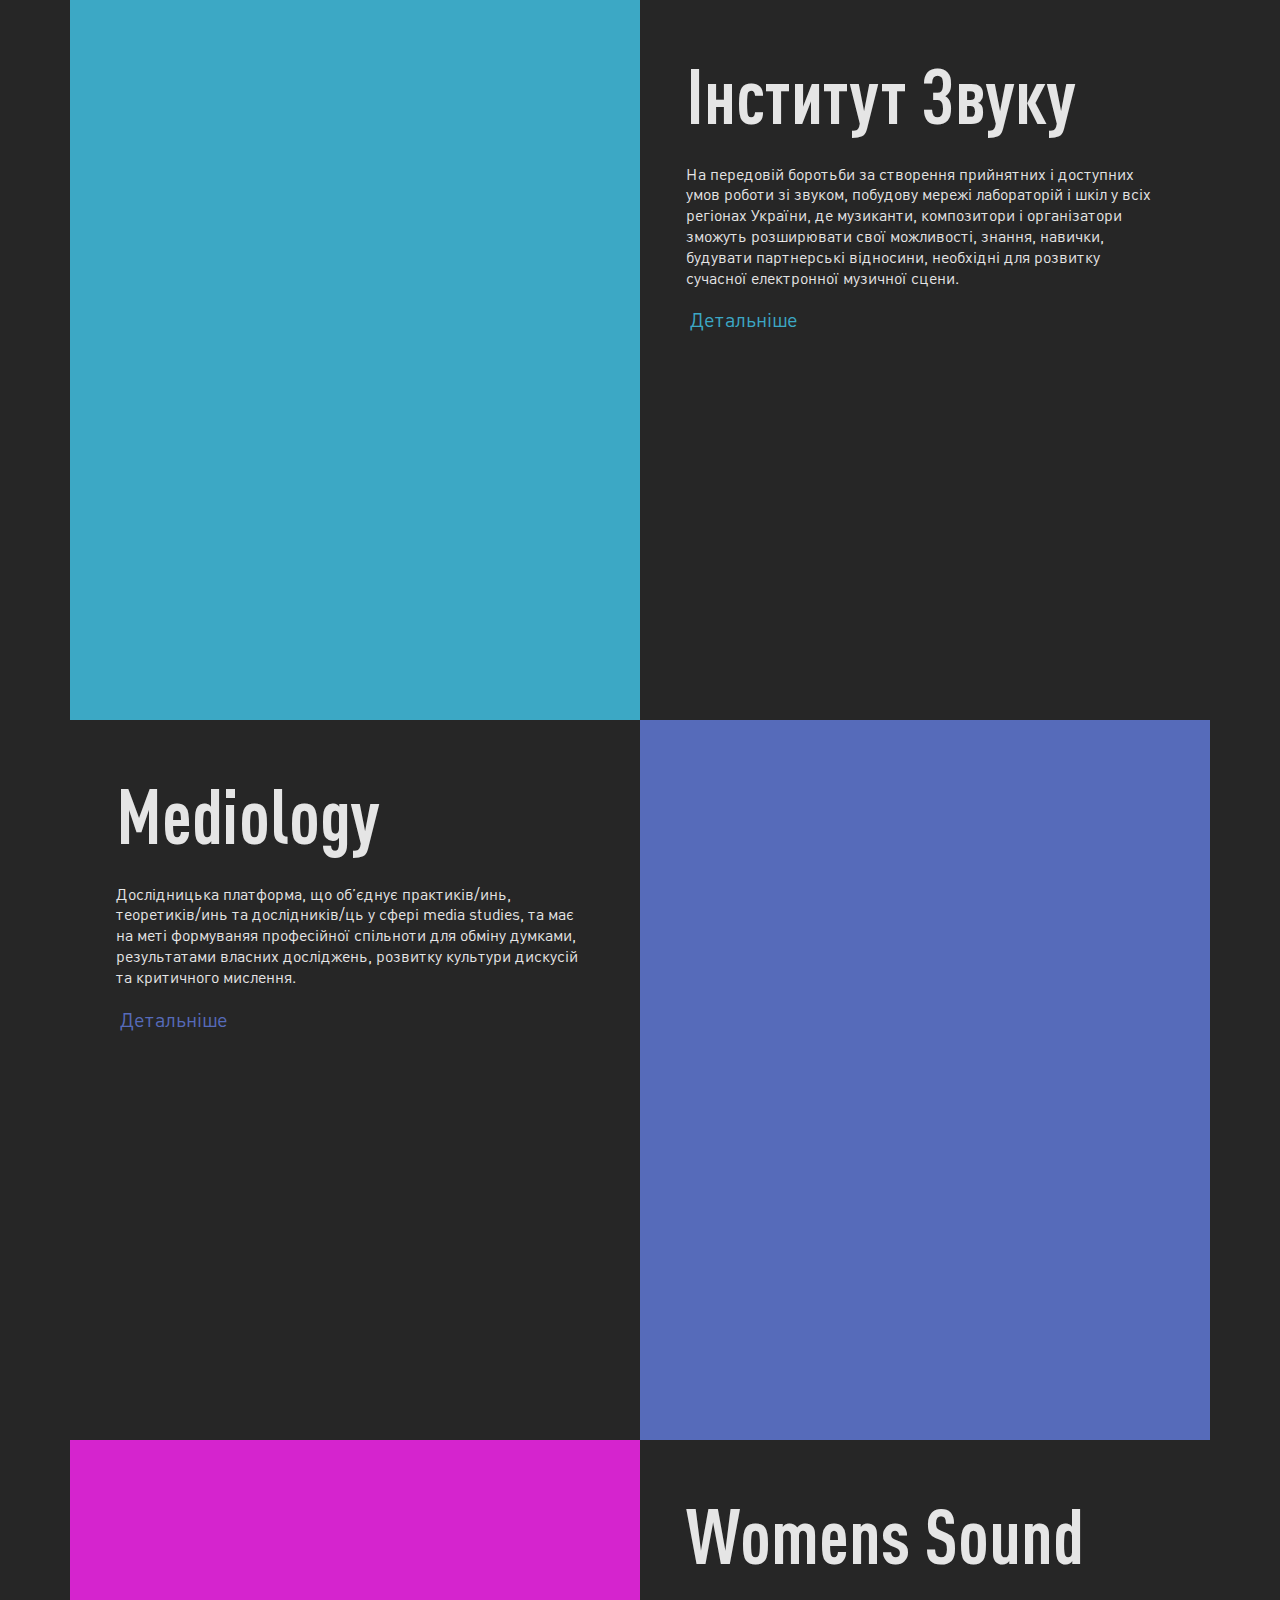
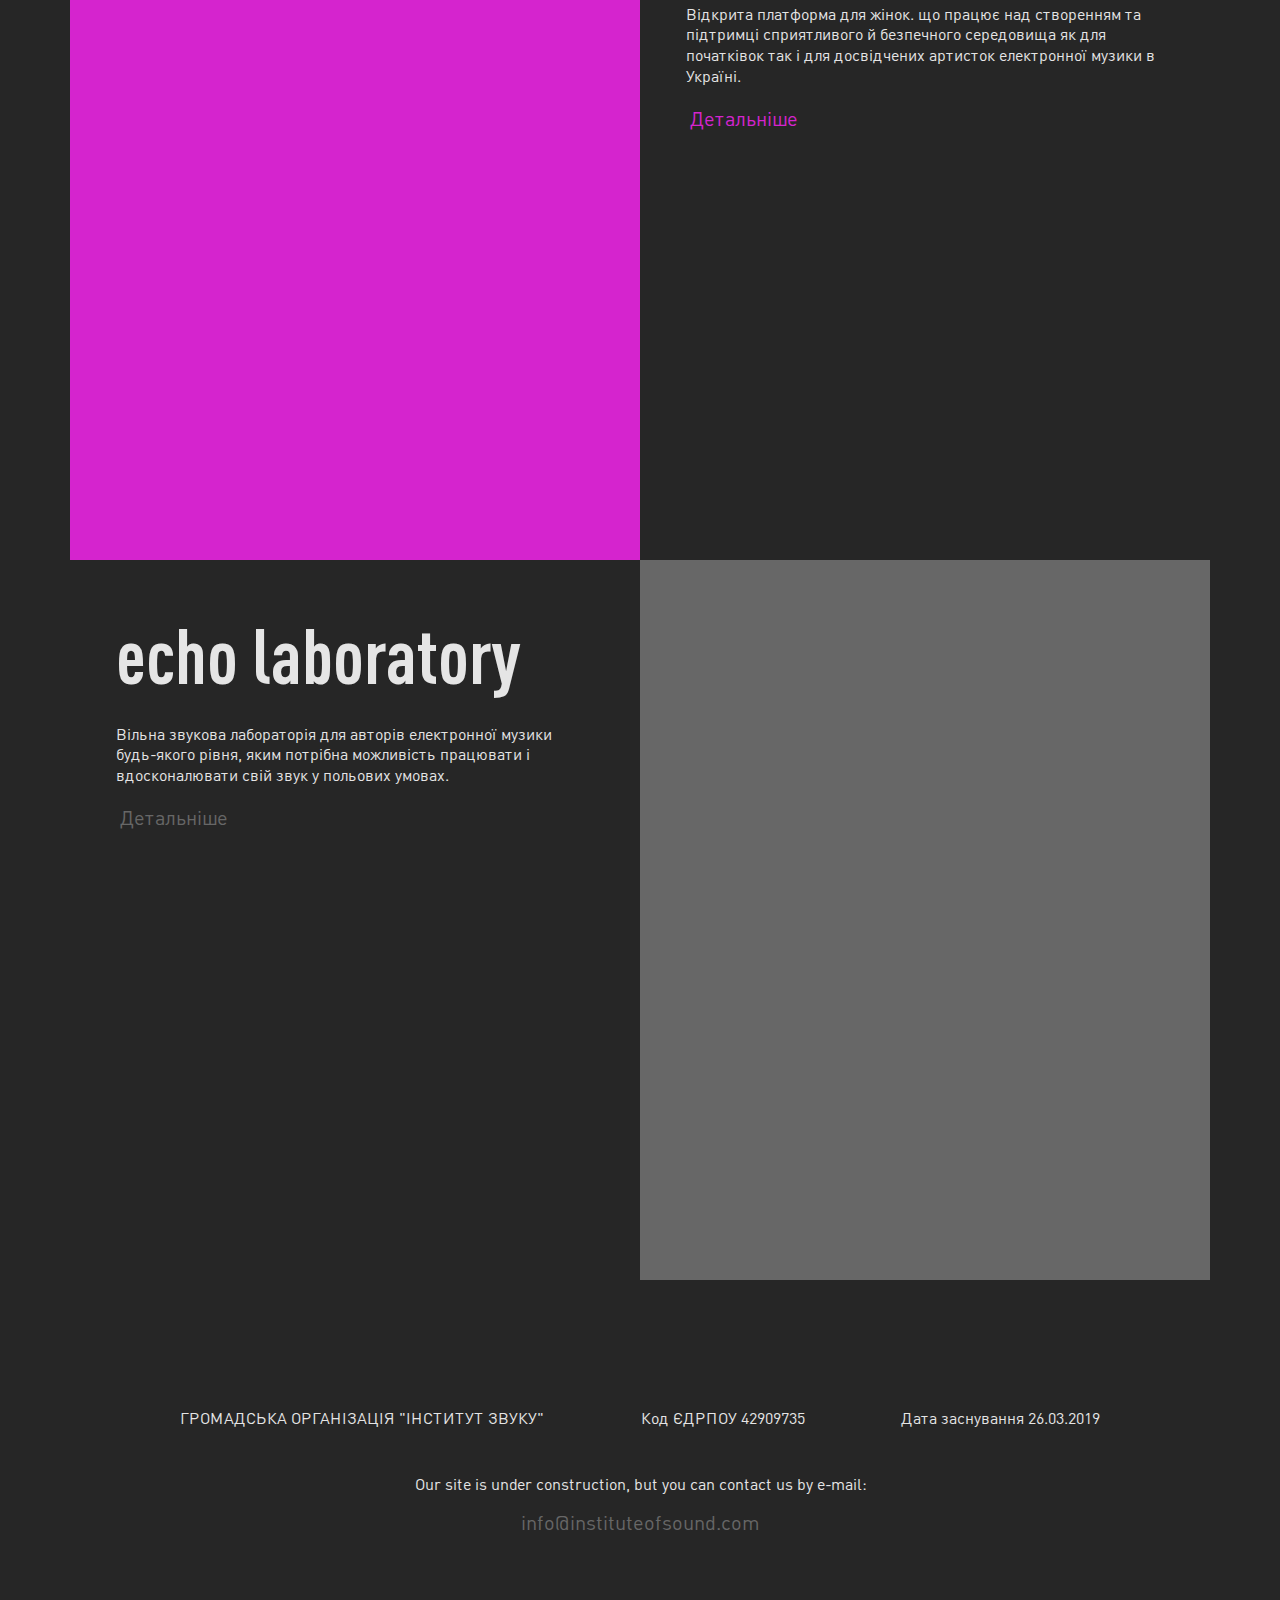
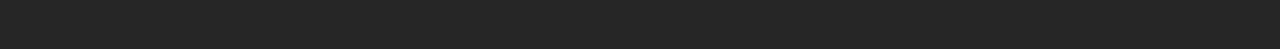
==== instituteofsound/index.html @ a9dfe992 "Update index.html" ====
<!DOCTYPE html>
<html lang="ru">
<head>
    <meta charset="UTF-8">
    <meta name="viewport" content="width=device-width, initial-scale=1.0">
    <meta http-equiv="X-UA-Compatible" content="ie=edge">
    <title>Institute of sound</title>
    <link rel="shortcut icon" href="img/icons/favicon.ico/favicon.ico" type="image/x-icon">
    <link rel="stylesheet" href="css/bootstrap-reboot.min.css">
    <link rel="stylesheet" href="css/bootstrap-grid.min.css">
    <link rel="stylesheet" href="css/style.min.css">
</head>
<body>
<section id="institute">
    <div class="container">
        <div class="row">
            <div class="img col-md-6"></div>    
            <div class="descr col-md-6">
                <div class="title">
                    <h2>Інститут Звуку</h2>
                </div>
                <div class="text">
                На передовій боротьби за створення прийнятних і доступних 
                умов роботи зі звуком, побудову мережі лабораторій і шкіл 
                у всіх регіонах України, де музиканти, композитори 
                і організатори зможуть розширювати свої можливості, 
                знання, навички, будувати партнерські відносини, необхідні 
                для розвитку сучасної електронної музичної сцени.
                </div>
                <div class="more">
                    <a href="https://www.facebook.com/instituteofsoundkyiv">Детальніше</a>
                 </div>
            </div>
        </div>
    </div>
</section>
<section id="mediology">
    <div class="container">
        <div class="row">    
            <div class="img col-md-6 on_the_right"></div>
            <div class="descr col-md-6">
                <div class="title">
                    <h2>Mediology</h2>
                </div>
                <div class="text">
                    Дослідницька платформа, що об’єднує 
                    практиків/инь, теоретиків/инь та дослідників/ць 
                    у сфері media studies, та має на меті формуваняя 
                    професійної спільноти для обміну думками, 
                    результатами власних досліджень, розвитку 
                    культури дискусій та критичного мислення.
                </div>
                <div class="more">
                    <a href="https://soundcloud.com/mediology-podcast">Детальніше</a>
                 </div>
            </div>
        </div>
    </div>
</section>
<section id="womens">
    <div class="container">
        <div class="row">
            <div class="img col-md-6"></div>    
            <div class="descr col-md-6">
                <div class="title">
                    <h2>Womens Sound</h2>
                </div>
                <div class="text">
                    Відкрита платформа для жінок.
                    що працює над створенням та підтримці 
                    сприятливого й безпечного середовища 
                    як для початківок так і для досвідчених 
                    артисток електронної музики в Україні.
                </div>
                <div class="more">
                    <a href="https://www.facebook.com/WomensSoundUkraine">Детальніше</a>
                 </div>
            </div>
        </div>
    </div>
</section>
<section id="echo">
    <div class="container">
        <div class="row">    
            <div class="img col-md-6 on_the_right"></div>
            <div class="descr col-md-6">
                <div class="title">
                    <h2>echo laboratory</h2>
                </div>
                <div class="text">
                    Вільна звукова лабораторія для авторів
                    електронної музики будь-якого рівня, яким потрібна
                    можливість працювати і вдосконалювати
                    свій звук у польових умовах.
                </div>
                <div class="more">
                    <a href="https://www.facebook.com/echosoundlaboratory/">Детальніше</a>
                 </div>
            </div>
        </div>
    </div>
</section>
<footer>
    <div class="container">
        <div class="row">
            <div class="data col-md-10 offset-md-1">
                <div class="data_item">ГРОМАДСЬКА ОРГАНІЗАЦІЯ "ІНСТИТУТ ЗВУКУ"</div>
                <div class="data_item">Код ЄДРПОУ 42909735</div>
                <div class="data_item">Дата заснування 26.03.2019</div>
            </div>
            <div class="message data col-8 offset-2">
                <div class="text">
                    Our site is under construction, but you can contact us by e-mail:
                    <address>
                        <a href="mailto:info@instituteofsound.com">info@instituteofsound.com</a>
                    </address>
                </div>
            </div>
        </div>
    </div>
</footer>
</body>
</html>
---- instituteofsound/css/style.min.css ----
@font-face{font-family:'DIN';src:url("../fonts/DINPro.eot");src:url("../fonts/DINPro.eot?#iefix") format("embedded-opentype"),url("../fonts/DINPro.woff") format("woff"),url("../fonts/DINPro.ttf") format("truetype");font-weight:normal;font-style:normal}@font-face{font-family:'DIN';src:url("../fonts/DINPro-CondensedBold.eot");src:url("../fonts/DINPro-CondensedBold.eot?#iefix") format("embedded-opentype"),url("../fonts/DINPro-CondensedBold.woff") format("woff"),url("../fonts/DINPro-CondensedBold.ttf") format("truetype");font-weight:bold;font-style:normal}*{font-family:'DIN', sans-serif;line-height:1.3;font-size:16px}h2{font-weight:bold;margin:0}section .img{height:80vh}section .descr{padding:4%;margin-bottom:10%}section .descr .text{margin-top:4%}section .descr .more{margin-top:4%}section .descr .more a{padding:4px;font-size:20px}body{background-color:#262626;color:#e5e5e5}#institute .img{background-color:#3ca8c5}#institute a{color:#3ca8c5}#institute a:hover{background-color:#3ca8c5;color:#262626}#mediology .img{background-color:#566bba}#mediology a{color:#566bba}#mediology a:hover{background-color:#566bba;color:#e5e5e5}#womens .img{background-color:#d524ce}#womens a{color:#d524ce}#womens a:hover{background-color:#d524ce;color:#262626}#echo .img{background-color:#676767}#echo a{color:#676767}#echo a:hover{background-color:#676767;color:#e5e5e5}footer{padding:10% 0 4% 0}footer .data{margin-bottom:4%;display:-webkit-box;display:-ms-flexbox;display:flex;-webkit-box-orient:horizontal;-webkit-box-direction:normal;-ms-flex-direction:row;flex-direction:row;-webkit-box-pack:justify;-ms-flex-pack:justify;justify-content:space-between}footer .data_item{text-align:center}footer .message{text-align:center;display:-webkit-box;display:-ms-flexbox;display:flex;-webkit-box-orient:vertical;-webkit-box-direction:normal;-ms-flex-direction:column;flex-direction:column;-webkit-box-pack:center;-ms-flex-pack:center;justify-content:center}footer .message address{margin-top:2%}footer .message address a{color:#676767;font-size:20px;padding:4px}footer .message address a:hover{background-color:#676767;color:#e5e5e5}@media (max-width: 575px){h2{font-size:32px}footer .data{-webkit-box-orient:vertical;-webkit-box-direction:normal;-ms-flex-direction:column;flex-direction:column}footer .data_item{font-size:12px;margin-top:2%}footer .message .text{font-size:12px}footer .message address a{font-size:16px}}@media (min-width: 576px){h2{font-size:57px}}@media (min-width: 768px){h2{font-size:48px}.on_the_right{-webkit-box-ordinal-group:3;-ms-flex-order:2;order:2}}@media (min-width: 992px){h2{font-size:64px}}@media (min-width: 1200px){h2{font-size:76px}}
/*# sourceMappingURL=style.min.css.map */
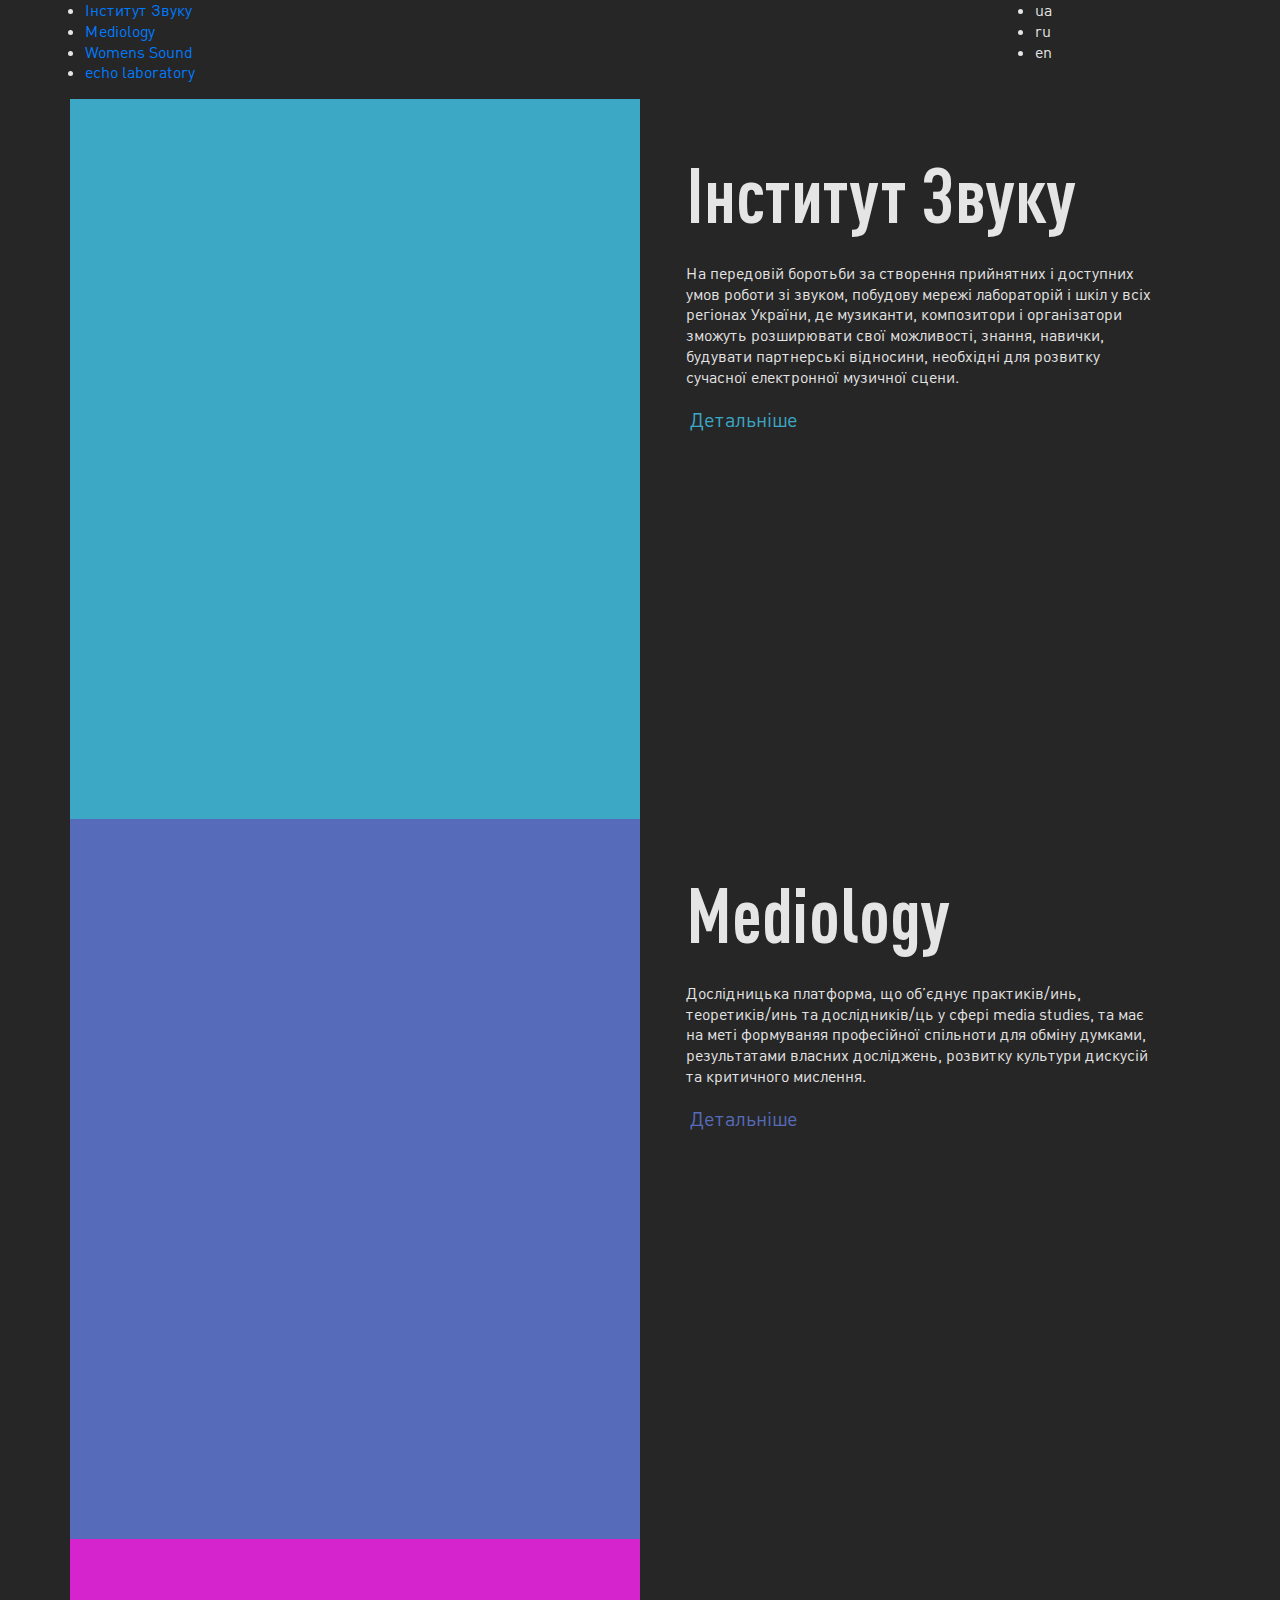
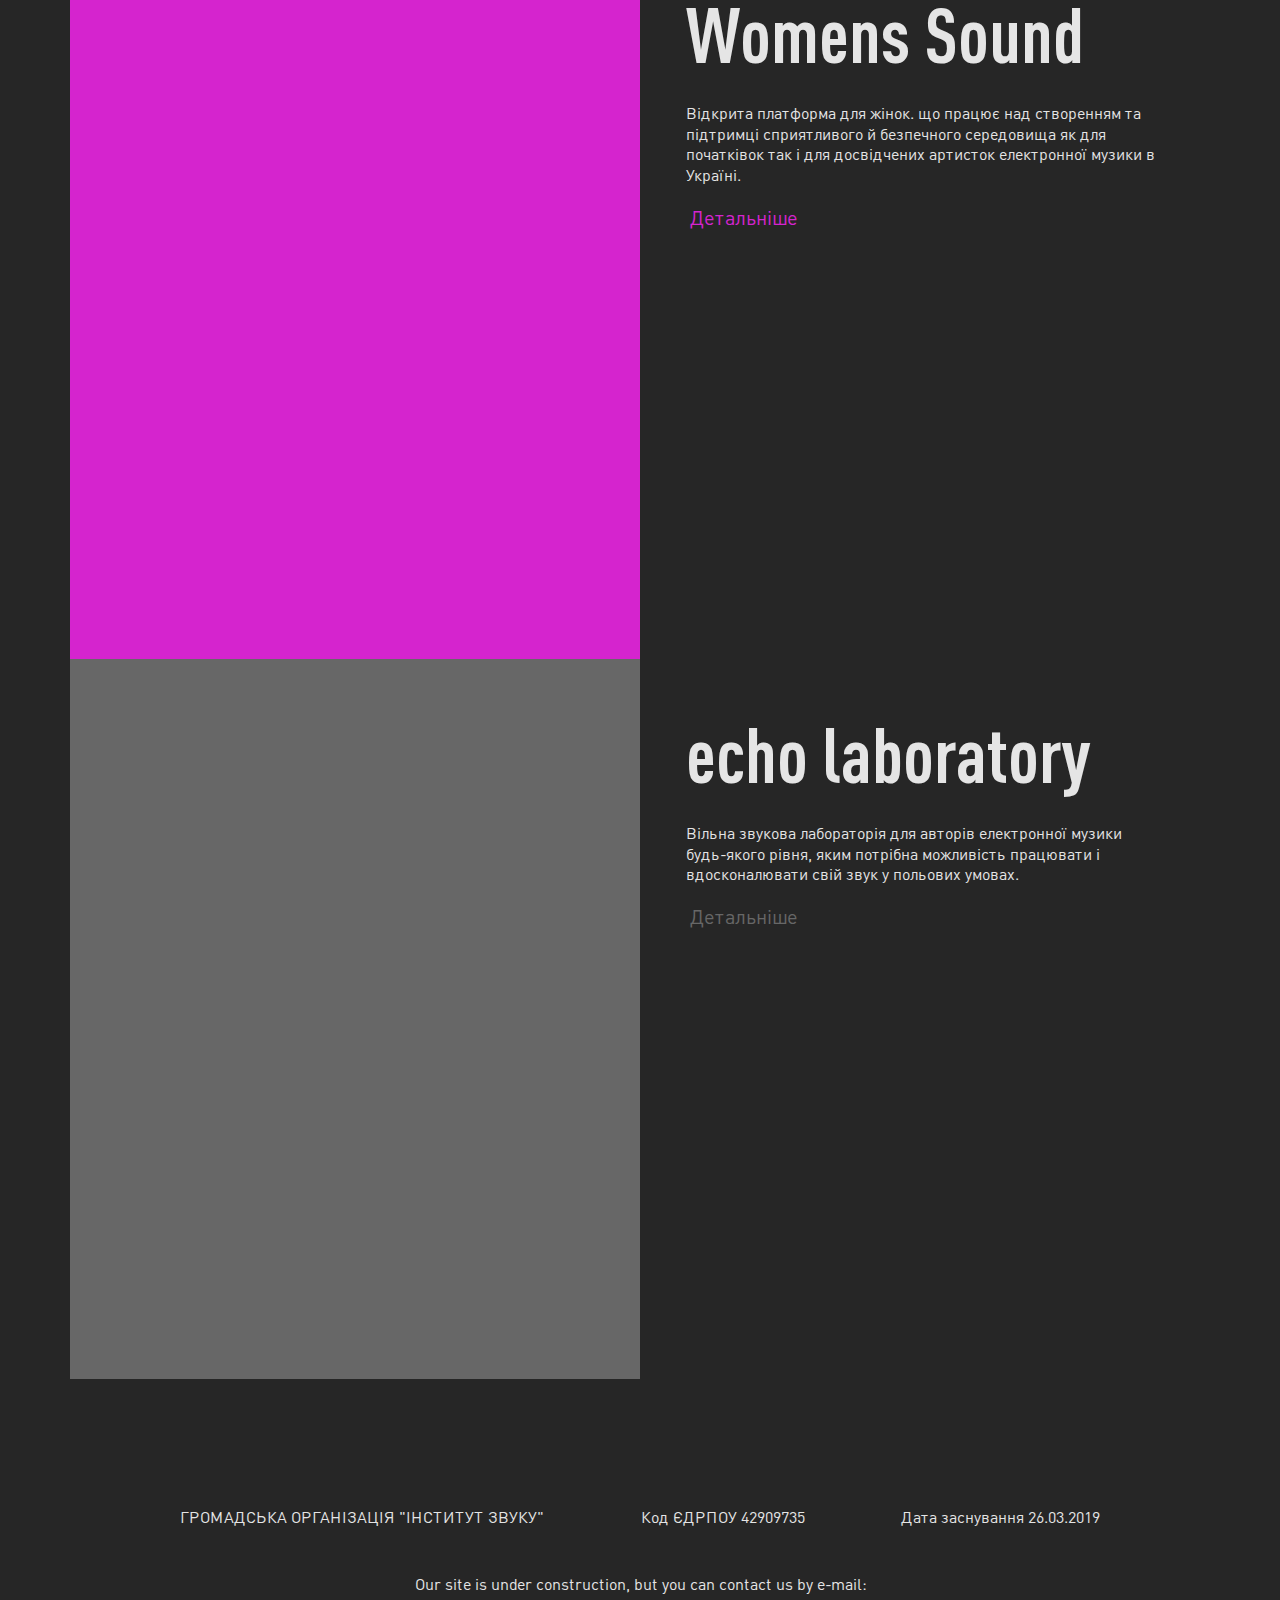
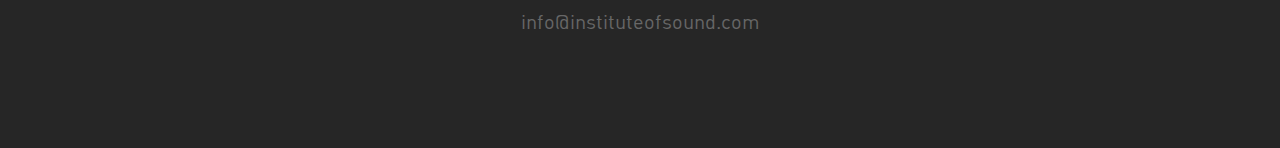
==== commit d9be47c5: "Update index.html" ====
--- a/instituteofsound/index.html
+++ b/instituteofsound/index.html
@@ -11,7 +11,34 @@
     <link rel="stylesheet" href="css/style.min.css">
 </head>
 <body>
+    <header>
+        <nav>
+            <div class="container">
+                <div class="hamburger">
+                    <span></span>
+                    <span></span>
+                    <span></span>
+                </div>
+                <div class="row">
+                <ul class="menu col-md-10 col-lg-8">
+                    <li class="menu_item"><a href="#anchor_institute" class="menu_link">Інститут Звуку</a></li>
+                    <li class="menu_item"><a href="#anchor_mediology" class="menu_link">Mediology</a></li>
+                    <li class="menu_item"><a href="#anchor_womens" class="menu_link">Womens Sound</a></li>
+                    <li class="menu_item"><a href="#anchor_echo" class="menu_link">echo laboratory</a></li>
+                 </ul>
+                 <ul class="lang_selctor col-md-2 offset-md-0 offset-lg-2">
+                     <li class="lang_selector_item">ua</li>
+                     <li class="lang_selector_item">ru</li>
+                     <li class="lang_selector_item">en</li>
+                 </ul>
+                </div>
+            </div>
+        </nav>
+    </header>
 <section id="institute">
+    <div class="anchor">
+        <div id="anchor_institute"></div>
+    </div>
     <div class="container">
         <div class="row">
             <div class="img col-md-6"></div>    
@@ -34,10 +61,14 @@
         </div>
     </div>
 </section>
+
 <section id="mediology">
+    <div class="anchor">
+        <div id="anchor_mediology"></div>
+    </div>
     <div class="container">
         <div class="row">    
-            <div class="img col-md-6 on_the_right"></div>
+            <div class="img col-md-6"></div>
             <div class="descr col-md-6">
                 <div class="title">
                     <h2>Mediology</h2>
@@ -58,6 +89,9 @@
     </div>
 </section>
 <section id="womens">
+    <div class="anchor">
+        <div id="anchor_womens"></div>
+    </div>
     <div class="container">
         <div class="row">
             <div class="img col-md-6"></div>    
@@ -80,9 +114,12 @@
     </div>
 </section>
 <section id="echo">
+    <div class="anchor">
+        <div id="anchor_echo"></div>
+    </div>
     <div class="container">
         <div class="row">    
-            <div class="img col-md-6 on_the_right"></div>
+            <div class="img col-md-6"></div>
             <div class="descr col-md-6">
                 <div class="title">
                     <h2>echo laboratory</h2>
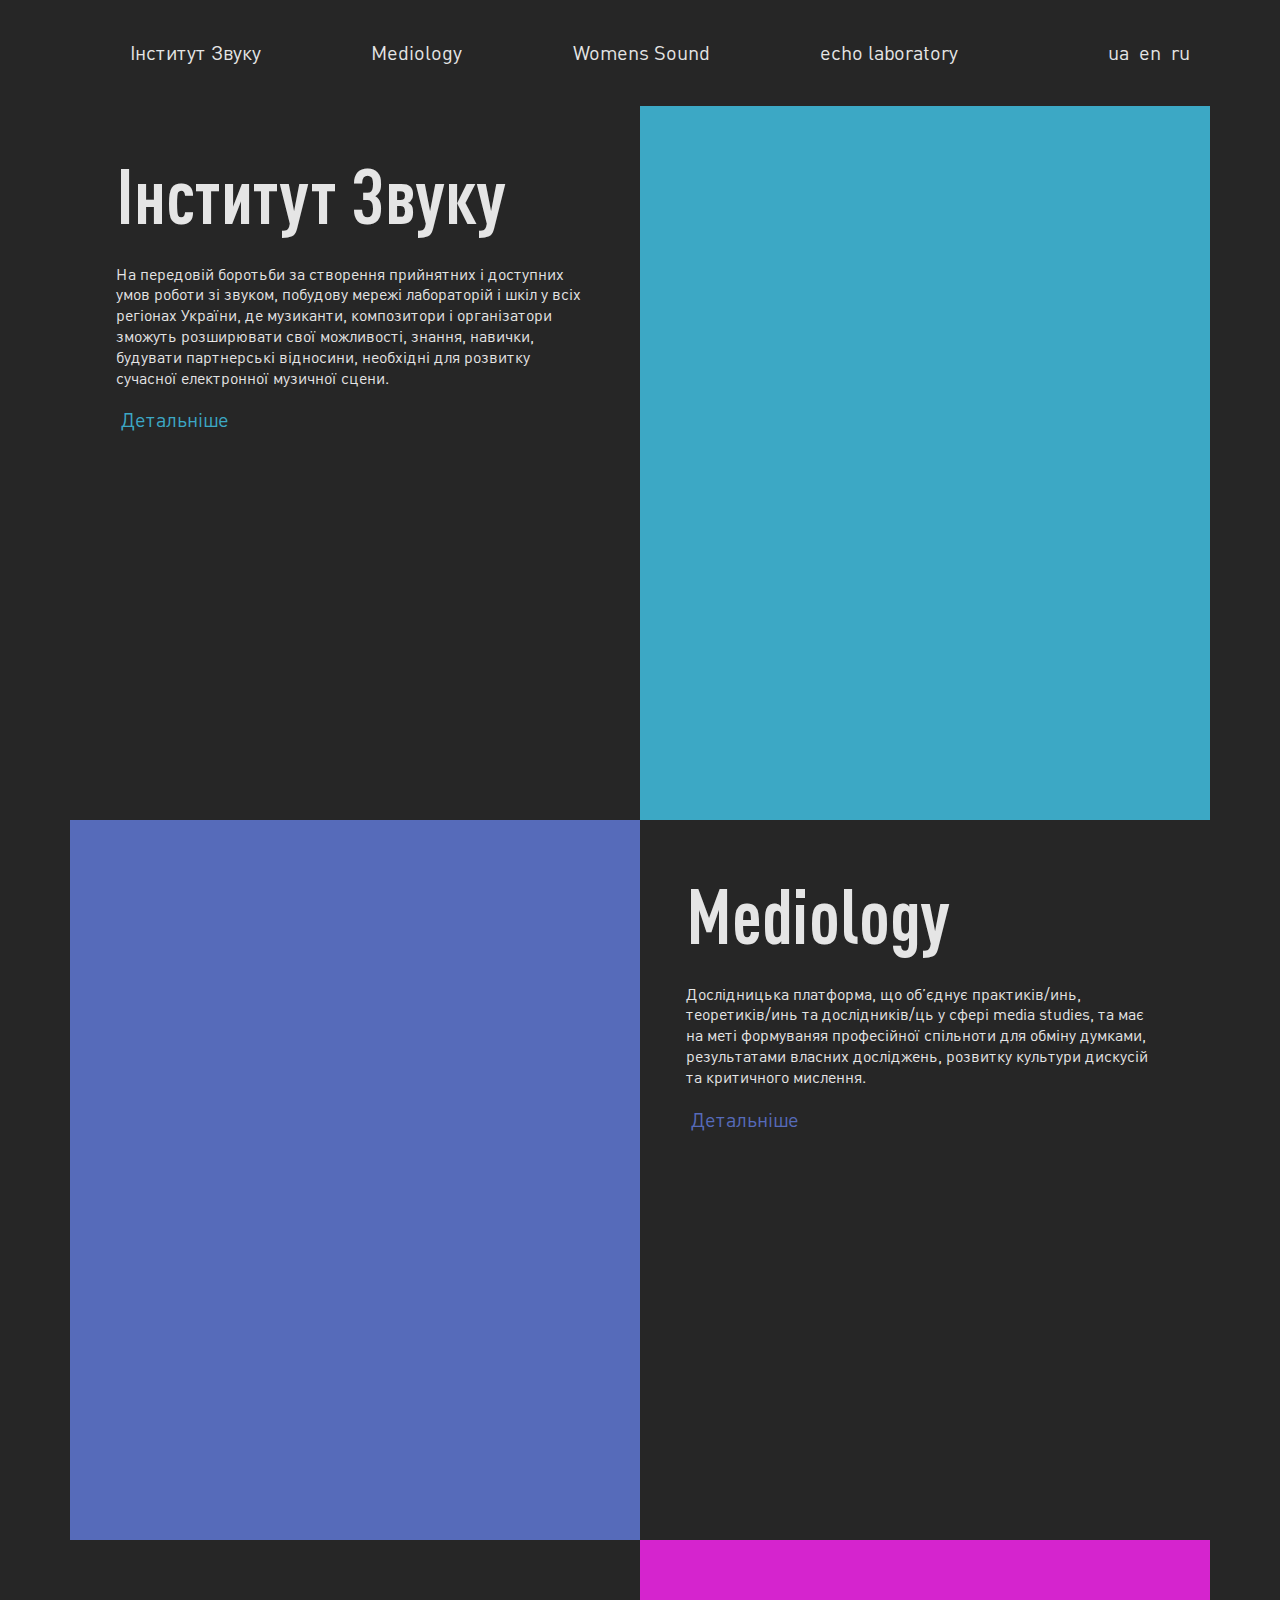
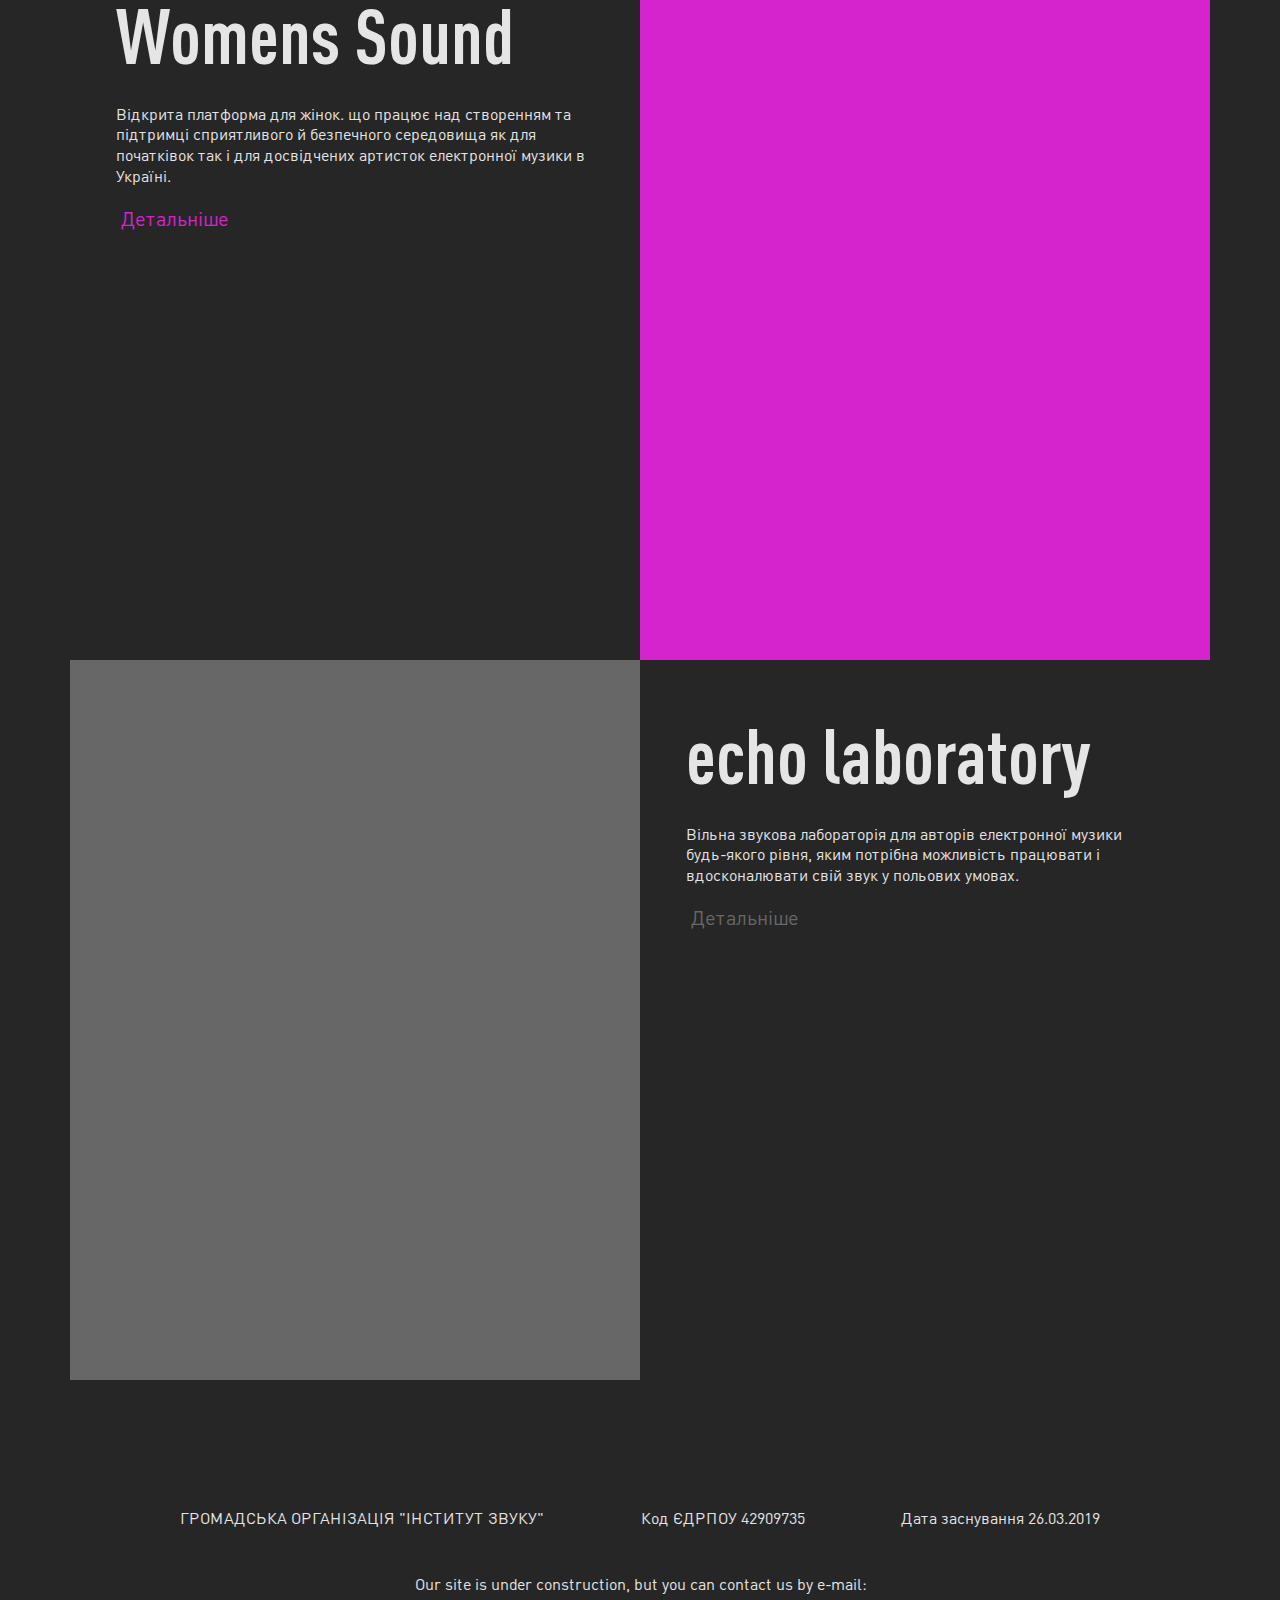
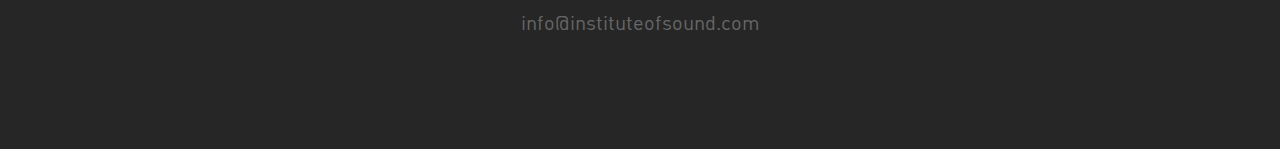
==== commit 93f58039: "Update index.html" ====
--- a/instituteofsound/index.html
+++ b/instituteofsound/index.html
@@ -19,19 +19,19 @@
                     <span></span>
                     <span></span>
                 </div>
-                <div class="row">
-                <ul class="menu col-md-10 col-lg-8">
+                <ul class="menu">
                     <li class="menu_item"><a href="#anchor_institute" class="menu_link">Інститут Звуку</a></li>
                     <li class="menu_item"><a href="#anchor_mediology" class="menu_link">Mediology</a></li>
                     <li class="menu_item"><a href="#anchor_womens" class="menu_link">Womens Sound</a></li>
                     <li class="menu_item"><a href="#anchor_echo" class="menu_link">echo laboratory</a></li>
+                    <li class="menu_item">
+                        <ul class="menu_lang">
+                            <li class="menu_lang_item"><a href="" class="menu_lang_link">ua</a></li>
+                            <li class="menu_lang_item"><a href="" class="menu_lang_link">en</a></li>
+                            <li class="menu_lang_item"><a href="" class="menu_lang_link">ru</a></li>
+                        </ul>
+                    </li>
                  </ul>
-                 <ul class="lang_selctor col-md-2 offset-md-0 offset-lg-2">
-                     <li class="lang_selector_item">ua</li>
-                     <li class="lang_selector_item">ru</li>
-                     <li class="lang_selector_item">en</li>
-                 </ul>
-                </div>
             </div>
         </nav>
     </header>
@@ -156,5 +156,6 @@
         </div>
     </div>
 </footer>
+<script src="js/script.js"></script>
 </body>
 </html>
--- a/instituteofsound/css/style.min.css
+++ b/instituteofsound/css/style.min.css
@@ -1,2 +1,2 @@
-@font-face{font-family:'DIN';src:url("../fonts/DINPro.eot");src:url("../fonts/DINPro.eot?#iefix") format("embedded-opentype"),url("../fonts/DINPro.woff") format("woff"),url("../fonts/DINPro.ttf") format("truetype");font-weight:normal;font-style:normal}@font-face{font-family:'DIN';src:url("../fonts/DINPro-CondensedBold.eot");src:url("../fonts/DINPro-CondensedBold.eot?#iefix") format("embedded-opentype"),url("../fonts/DINPro-CondensedBold.woff") format("woff"),url("../fonts/DINPro-CondensedBold.ttf") format("truetype");font-weight:bold;font-style:normal}*{font-family:'DIN', sans-serif;line-height:1.3;font-size:16px}h2{font-weight:bold;margin:0}section .img{height:80vh}section .descr{padding:4%;margin-bottom:10%}section .descr .text{margin-top:4%}section .descr .more{margin-top:4%}section .descr .more a{padding:4px;font-size:20px}body{background-color:#262626;color:#e5e5e5}#institute .img{background-color:#3ca8c5}#institute a{color:#3ca8c5}#institute a:hover{background-color:#3ca8c5;color:#262626}#mediology .img{background-color:#566bba}#mediology a{color:#566bba}#mediology a:hover{background-color:#566bba;color:#e5e5e5}#womens .img{background-color:#d524ce}#womens a{color:#d524ce}#womens a:hover{background-color:#d524ce;color:#262626}#echo .img{background-color:#676767}#echo a{color:#676767}#echo a:hover{background-color:#676767;color:#e5e5e5}footer{padding:10% 0 4% 0}footer .data{margin-bottom:4%;display:-webkit-box;display:-ms-flexbox;display:flex;-webkit-box-orient:horizontal;-webkit-box-direction:normal;-ms-flex-direction:row;flex-direction:row;-webkit-box-pack:justify;-ms-flex-pack:justify;justify-content:space-between}footer .data_item{text-align:center}footer .message{text-align:center;display:-webkit-box;display:-ms-flexbox;display:flex;-webkit-box-orient:vertical;-webkit-box-direction:normal;-ms-flex-direction:column;flex-direction:column;-webkit-box-pack:center;-ms-flex-pack:center;justify-content:center}footer .message address{margin-top:2%}footer .message address a{color:#676767;font-size:20px;padding:4px}footer .message address a:hover{background-color:#676767;color:#e5e5e5}@media (max-width: 575px){h2{font-size:32px}footer .data{-webkit-box-orient:vertical;-webkit-box-direction:normal;-ms-flex-direction:column;flex-direction:column}footer .data_item{font-size:12px;margin-top:2%}footer .message .text{font-size:12px}footer .message address a{font-size:16px}}@media (min-width: 576px){h2{font-size:57px}}@media (min-width: 768px){h2{font-size:48px}.on_the_right{-webkit-box-ordinal-group:3;-ms-flex-order:2;order:2}}@media (min-width: 992px){h2{font-size:64px}}@media (min-width: 1200px){h2{font-size:76px}}
+@font-face{font-family:'DIN';src:url("../fonts/DINPro.eot");src:url("../fonts/DINPro.eot?#iefix") format("embedded-opentype"),url("../fonts/DINPro.woff") format("woff"),url("../fonts/DINPro.ttf") format("truetype");font-weight:normal;font-style:normal}@font-face{font-family:'DIN';src:url("../fonts/DINPro-CondensedBold.eot");src:url("../fonts/DINPro-CondensedBold.eot?#iefix") format("embedded-opentype"),url("../fonts/DINPro-CondensedBold.woff") format("woff"),url("../fonts/DINPro-CondensedBold.ttf") format("truetype");font-weight:bold;font-style:normal}*{font-family:'DIN', sans-serif;line-height:1.3;font-size:16px}h2{font-weight:bold;margin:0}header{position:relative;height:100px}header nav{padding:40px;width:100%;z-index:100;position:fixed;background-color:#262626}header nav .hamburger{display:none}header nav a{color:#e5e5e5}header nav ul{display:-webkit-box;display:-ms-flexbox;display:flex;-webkit-box-pack:justify;-ms-flex-pack:justify;justify-content:space-between;list-style-type:none;margin:0}header nav ul li{text-align:center}header nav .lang_selector_item{font-size:20px}header nav .menu_item a{font-size:20px;padding:5px}header nav .menu_item a:hover{color:#e5e5e5;background:-webkit-gradient(linear, left top, right top, from(#3ca8c5), color-stop(35%, #d524ce), to(#566bba));background:linear-gradient(90deg, #3ca8c5 0%, #d524ce 35%, #566bba 100%)}body{background-color:#262626;color:#e5e5e5}.anchor div{position:relative;bottom:100px}#institute .img{background-color:#3ca8c5}#institute a{color:#3ca8c5}#institute a:hover{color:#e5e5e5}#mediology .img{background-color:#566bba}#mediology a{color:#566bba}#mediology a:hover{color:#e5e5e5}#womens .img{background-color:#d524ce}#womens a{color:#d524ce}#womens a:hover{color:#e5e5e5}#echo .img{background-color:#676767}#echo a{color:#676767}#echo a:hover{color:#e5e5e5}section .img{height:80vh}section .descr{padding:4%;margin-bottom:10%}section .descr .text{margin-top:4%}section .descr .more{margin-top:4%}section .descr .more a{padding:5px;font-size:20px}section .descr .more a:hover{background:-webkit-gradient(linear, left top, right top, from(#3ca8c5), color-stop(35%, #d524ce), to(#566bba));background:linear-gradient(90deg, #3ca8c5 0%, #d524ce 35%, #566bba 100%)}footer{padding:10% 0 4% 0}footer .data{margin-bottom:4%;display:-webkit-box;display:-ms-flexbox;display:flex;-webkit-box-orient:horizontal;-webkit-box-direction:normal;-ms-flex-direction:row;flex-direction:row;-webkit-box-pack:justify;-ms-flex-pack:justify;justify-content:space-between}footer .data_item{text-align:center}footer .message{text-align:center;display:-webkit-box;display:-ms-flexbox;display:flex;-webkit-box-orient:vertical;-webkit-box-direction:normal;-ms-flex-direction:column;flex-direction:column;-webkit-box-pack:center;-ms-flex-pack:center;justify-content:center}footer .message address{margin-top:2%}footer .message address a{color:#676767;font-size:20px;padding:4px}footer .message address a:hover{background:-webkit-gradient(linear, left top, right top, from(#3ca8c5), color-stop(35%, #d524ce), to(#566bba));background:linear-gradient(90deg, #3ca8c5 0%, #d524ce 35%, #566bba 100%);color:#e5e5e5}@media (max-width: 575px){h2{font-size:32px}footer .data{-webkit-box-orient:vertical;-webkit-box-direction:normal;-ms-flex-direction:column;flex-direction:column}footer .data_item{font-size:12px;margin-top:2%}footer .message .text{font-size:12px}footer .message address a{font-size:16px}}@media (max-width: 767px){footer{display:none}}@media (min-width: 576px){h2{font-size:57px}}@media (min-width: 768px){h2{font-size:48px}section:nth-child(1){margin-top:1000px}section:nth-child(2n) .img{-webkit-box-ordinal-group:3;-ms-flex-order:2;order:2}}@media (min-width: 992px){h2{font-size:64px}}@media (min-width: 1200px){h2{font-size:76px}}
 /*# sourceMappingURL=style.min.css.map */
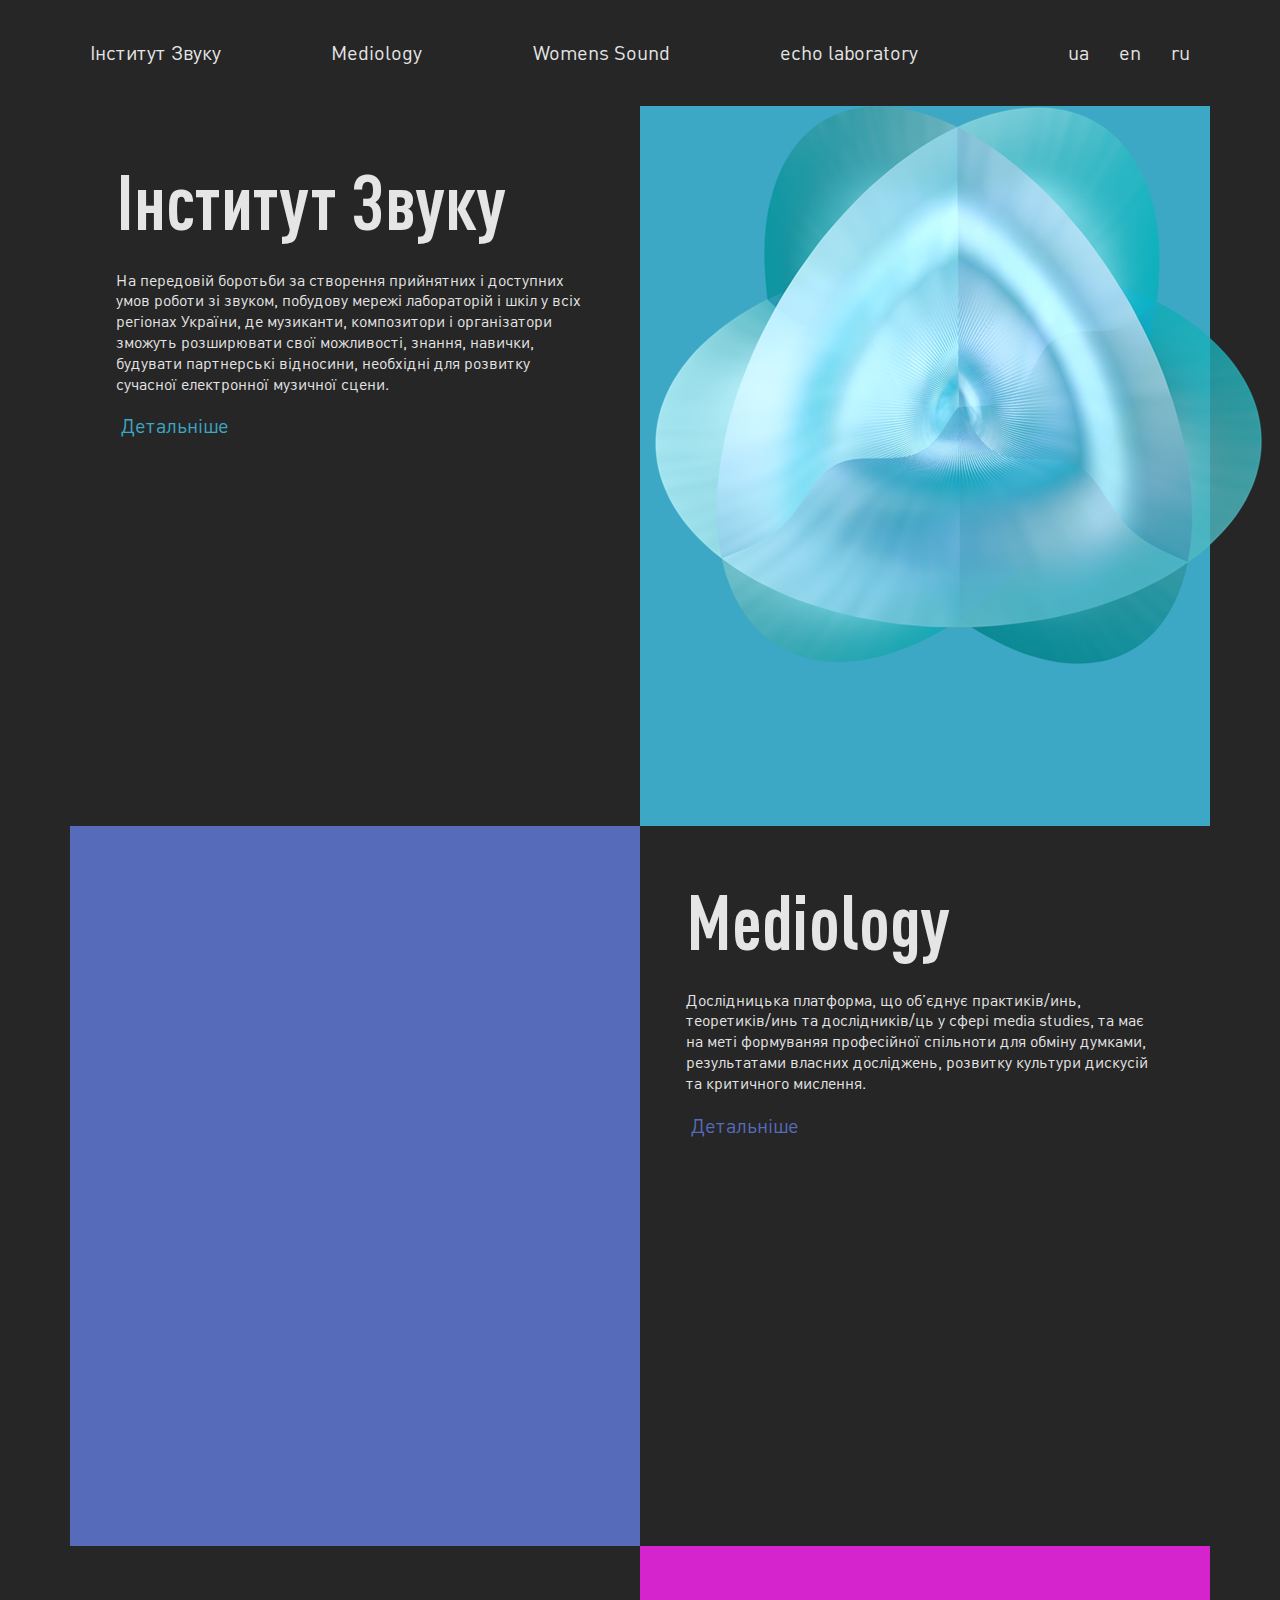
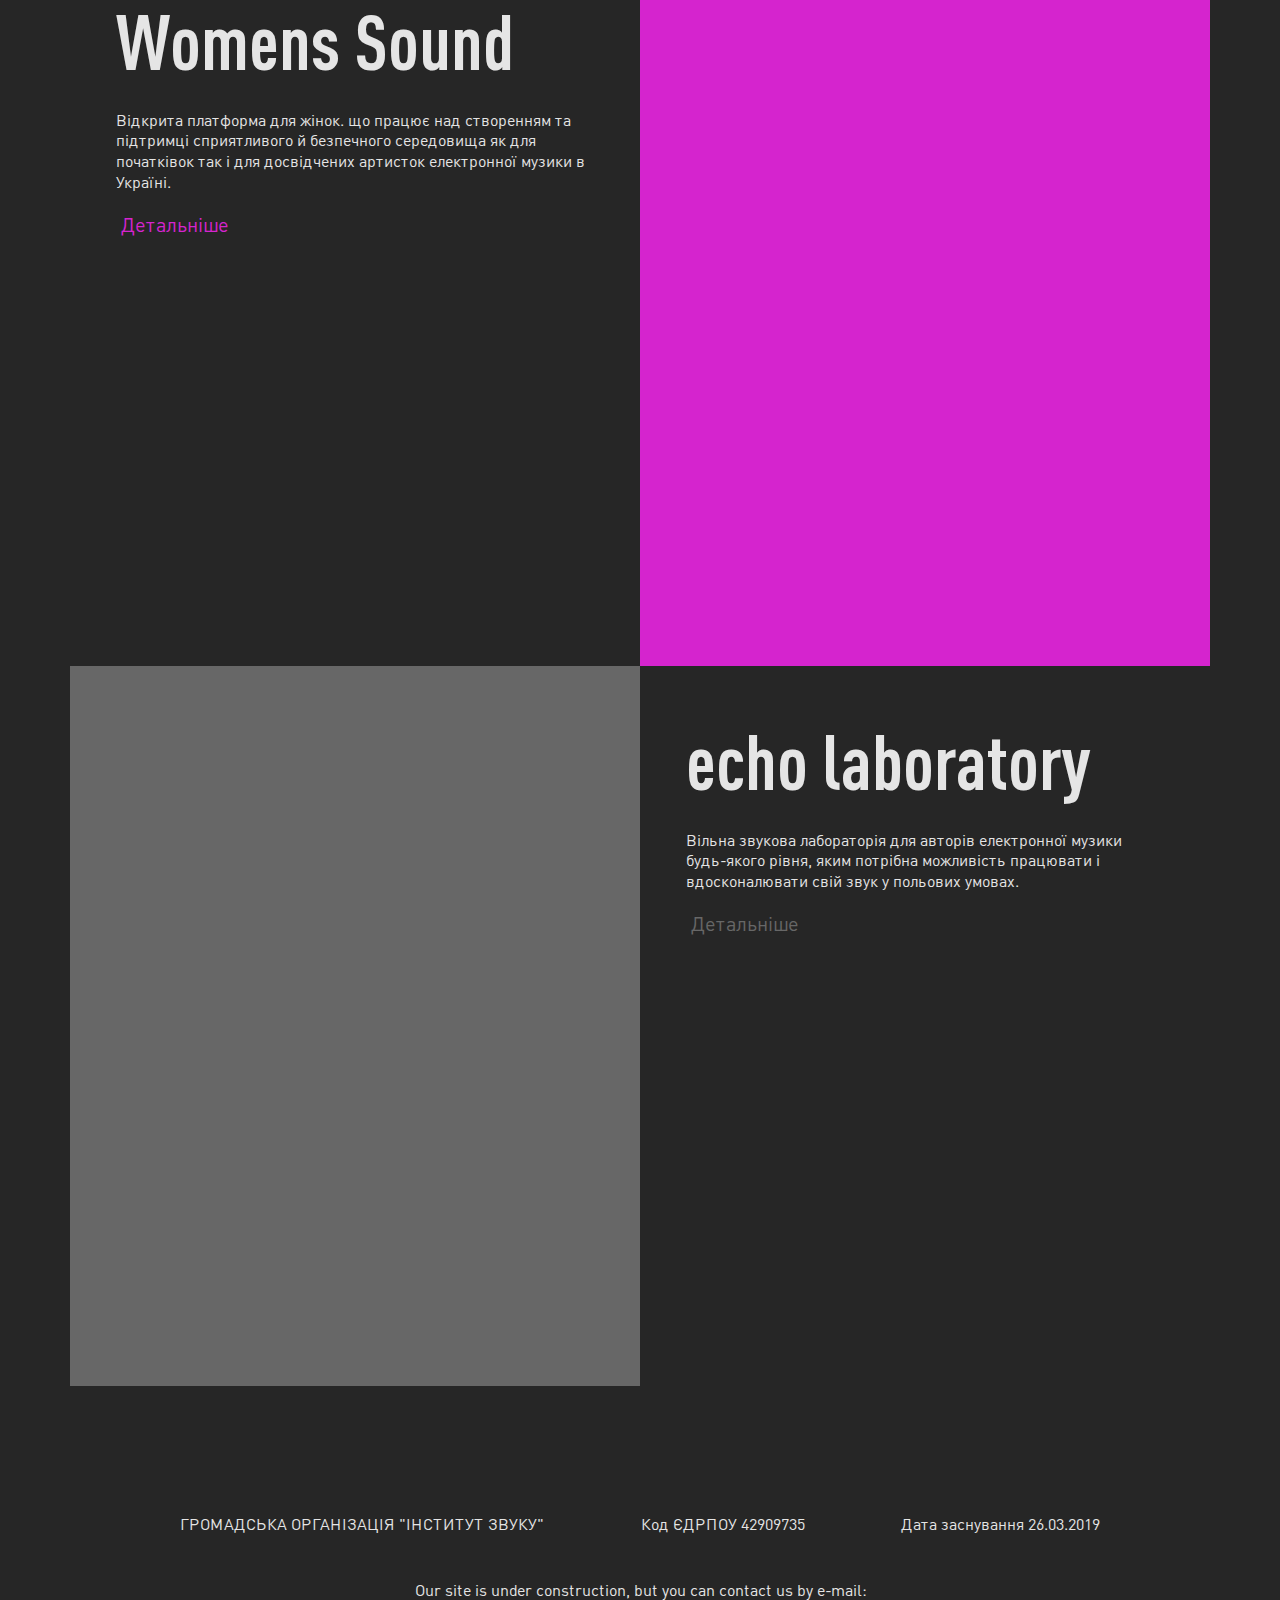
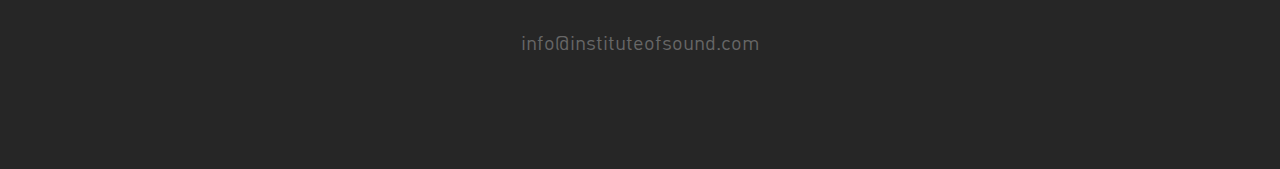
==== commit 503f551f: "Update index.html" ====
--- a/instituteofsound/index.html
+++ b/instituteofsound/index.html
@@ -41,7 +41,9 @@
     </div>
     <div class="container">
         <div class="row">
-            <div class="img col-md-6"></div>    
+            <div class="img col-md-6">
+                <img src="img/inst_logo.png" alt="">
+            </div>    
             <div class="descr col-md-6">
                 <div class="title">
                     <h2>Інститут Звуку</h2>
--- a/instituteofsound/css/style.min.css
+++ b/instituteofsound/css/style.min.css
@@ -1,2 +1,2 @@
-@font-face{font-family:'DIN';src:url("../fonts/DINPro.eot");src:url("../fonts/DINPro.eot?#iefix") format("embedded-opentype"),url("../fonts/DINPro.woff") format("woff"),url("../fonts/DINPro.ttf") format("truetype");font-weight:normal;font-style:normal}@font-face{font-family:'DIN';src:url("../fonts/DINPro-CondensedBold.eot");src:url("../fonts/DINPro-CondensedBold.eot?#iefix") format("embedded-opentype"),url("../fonts/DINPro-CondensedBold.woff") format("woff"),url("../fonts/DINPro-CondensedBold.ttf") format("truetype");font-weight:bold;font-style:normal}*{font-family:'DIN', sans-serif;line-height:1.3;font-size:16px}h2{font-weight:bold;margin:0}header{position:relative;height:100px}header nav{padding:40px;width:100%;z-index:100;position:fixed;background-color:#262626}header nav .hamburger{display:none}header nav a{color:#e5e5e5}header nav ul{display:-webkit-box;display:-ms-flexbox;display:flex;-webkit-box-pack:justify;-ms-flex-pack:justify;justify-content:space-between;list-style-type:none;margin:0}header nav ul li{text-align:center}header nav .lang_selector_item{font-size:20px}header nav .menu_item a{font-size:20px;padding:5px}header nav .menu_item a:hover{color:#e5e5e5;background:-webkit-gradient(linear, left top, right top, from(#3ca8c5), color-stop(35%, #d524ce), to(#566bba));background:linear-gradient(90deg, #3ca8c5 0%, #d524ce 35%, #566bba 100%)}body{background-color:#262626;color:#e5e5e5}.anchor div{position:relative;bottom:100px}#institute .img{background-color:#3ca8c5}#institute a{color:#3ca8c5}#institute a:hover{color:#e5e5e5}#mediology .img{background-color:#566bba}#mediology a{color:#566bba}#mediology a:hover{color:#e5e5e5}#womens .img{background-color:#d524ce}#womens a{color:#d524ce}#womens a:hover{color:#e5e5e5}#echo .img{background-color:#676767}#echo a{color:#676767}#echo a:hover{color:#e5e5e5}section .img{height:80vh}section .descr{padding:4%;margin-bottom:10%}section .descr .text{margin-top:4%}section .descr .more{margin-top:4%}section .descr .more a{padding:5px;font-size:20px}section .descr .more a:hover{background:-webkit-gradient(linear, left top, right top, from(#3ca8c5), color-stop(35%, #d524ce), to(#566bba));background:linear-gradient(90deg, #3ca8c5 0%, #d524ce 35%, #566bba 100%)}footer{padding:10% 0 4% 0}footer .data{margin-bottom:4%;display:-webkit-box;display:-ms-flexbox;display:flex;-webkit-box-orient:horizontal;-webkit-box-direction:normal;-ms-flex-direction:row;flex-direction:row;-webkit-box-pack:justify;-ms-flex-pack:justify;justify-content:space-between}footer .data_item{text-align:center}footer .message{text-align:center;display:-webkit-box;display:-ms-flexbox;display:flex;-webkit-box-orient:vertical;-webkit-box-direction:normal;-ms-flex-direction:column;flex-direction:column;-webkit-box-pack:center;-ms-flex-pack:center;justify-content:center}footer .message address{margin-top:2%}footer .message address a{color:#676767;font-size:20px;padding:4px}footer .message address a:hover{background:-webkit-gradient(linear, left top, right top, from(#3ca8c5), color-stop(35%, #d524ce), to(#566bba));background:linear-gradient(90deg, #3ca8c5 0%, #d524ce 35%, #566bba 100%);color:#e5e5e5}@media (max-width: 575px){h2{font-size:32px}footer .data{-webkit-box-orient:vertical;-webkit-box-direction:normal;-ms-flex-direction:column;flex-direction:column}footer .data_item{font-size:12px;margin-top:2%}footer .message .text{font-size:12px}footer .message address a{font-size:16px}}@media (max-width: 767px){footer{display:none}}@media (min-width: 576px){h2{font-size:57px}}@media (min-width: 768px){h2{font-size:48px}section:nth-child(1){margin-top:1000px}section:nth-child(2n) .img{-webkit-box-ordinal-group:3;-ms-flex-order:2;order:2}}@media (min-width: 992px){h2{font-size:64px}}@media (min-width: 1200px){h2{font-size:76px}}
+@font-face{font-family:'DIN';src:url("../fonts/DINPro.eot");src:url("../fonts/DINPro.eot?#iefix") format("embedded-opentype"),url("../fonts/DINPro.woff") format("woff"),url("../fonts/DINPro.ttf") format("truetype");font-weight:normal;font-style:normal}@font-face{font-family:'DIN';src:url("../fonts/DINPro-CondensedBold.eot");src:url("../fonts/DINPro-CondensedBold.eot?#iefix") format("embedded-opentype"),url("../fonts/DINPro-CondensedBold.woff") format("woff"),url("../fonts/DINPro-CondensedBold.ttf") format("truetype");font-weight:bold;font-style:normal}*{font-family:'DIN', sans-serif;line-height:1.3;font-size:16px}a{padding:5px;color:#e5e5e5}a:hover{background:linear-gradient(95deg, #3ca8c5 0%, #d524ce 35%, #566bba 100%);color:#e5e5e5}h2{font-weight:bold;margin:0}header{position:relative}header nav{width:100%;z-index:100;position:fixed;background-color:#262626}header nav .menu{display:-webkit-box;display:-ms-flexbox;display:flex;-webkit-box-pack:justify;-ms-flex-pack:justify;justify-content:space-between;list-style-type:none;margin:40px 0;padding:0}header nav .menu_item{text-align:center}header nav .menu_lang{display:-webkit-box;display:-ms-flexbox;display:flex;-webkit-box-pack:justify;-ms-flex-pack:justify;justify-content:space-between;list-style-type:none;margin:0}header nav .menu_lang_item{text-align:center}header nav .menu_lang_item:nth-child(2){margin:0 20px}header nav .menu_lang_link{color:#e5e5e5}body{background-color:#262626;color:#e5e5e5}.anchor div{position:relative}#institute .img{background-color:#3ca8c5}#institute a{color:#3ca8c5}#institute a:hover{color:#e5e5e5}#mediology .img{background-color:#566bba}#mediology a{color:#566bba}#mediology a:hover{color:#e5e5e5}#womens .img{background-color:#d524ce}#womens a{color:#d524ce}#womens a:hover{color:#e5e5e5}#echo .img{background-color:#676767}#echo a{color:#676767}#echo a:hover{color:#e5e5e5}section .img{height:80vh}section .descr{padding:4%;margin-bottom:10%}section .descr .text{margin-top:4%}section .descr .more{margin-top:4%}footer{padding:10% 0 4% 0}footer .data{margin-bottom:4%;display:-webkit-box;display:-ms-flexbox;display:flex;-webkit-box-orient:horizontal;-webkit-box-direction:normal;-ms-flex-direction:row;flex-direction:row;-webkit-box-pack:justify;-ms-flex-pack:justify;justify-content:space-between}footer .data_item{text-align:center}footer .message{text-align:center;display:-webkit-box;display:-ms-flexbox;display:flex;-webkit-box-orient:vertical;-webkit-box-direction:normal;-ms-flex-direction:column;flex-direction:column;-webkit-box-pack:center;-ms-flex-pack:center;justify-content:center}footer .message address{margin-top:4%}footer .message address a{color:#676767;font-size:20px}footer .message address a:hover{color:#e5e5e5}@media (max-width: 767px){a{font-size:24px}.anchor div{bottom:50px}header{height:50px}header nav{height:50px}header nav .hamburger{display:block;position:absolute;right:0;margin:10px 10px 10px auto}header nav .hamburger span{display:block;height:6px;background-color:#e5e5e5;-webkit-transition:0.1s -webkit-transform;transition:0.1s -webkit-transform;transition:0.1s transform;transition:0.1s transform, 0.1s -webkit-transform;width:30px;margin-right:0}header nav .hamburger span:nth-child(2){margin:6px 0}header nav .hamburger_active span:nth-child(1){-webkit-transform:translateY(12px) rotate(45deg);transform:translateY(12px) rotate(45deg)}header nav .hamburger_active span:nth-child(2){width:0}header nav .hamburger_active span:nth-child(3){-webkit-transform:translateY(-12px) rotate(-45deg);transform:translateY(-12px) rotate(-45deg)}header nav .menu{background-color:#262626;position:fixed;top:0;left:-100%;height:100%;min-width:80%;margin:50px 0 0 0;-webkit-box-orient:vertical;-webkit-box-direction:normal;-ms-flex-direction:column;flex-direction:column;-webkit-box-pack:start;-ms-flex-pack:start;justify-content:flex-start;-webkit-transition:0.3s left;transition:0.3s left}header nav .menu_active{left:0%}header nav .menu_item{text-align:left}header nav .menu_item:nth-child(1){margin-top:10px}header nav .menu_link{display:block;text-align:center;padding:16px 0}header nav .menu_lang{-webkit-box-pack:center;-ms-flex-pack:center;justify-content:center;padding:0;margin-top:16%}header nav .menu_lang_item{text-align:center}header nav .menu_lang_item:nth-child(2){margin:0 30px}section .img{height:70vh}}@media (min-width: 576px){h2{font-size:57px}}@media (min-width: 768px){a{font-size:18px}h2{font-size:48px}.anchor div{bottom:102px}header{height:106px}header .hamburger{display:none}section:nth-child(2n) .img{-webkit-box-ordinal-group:3;-ms-flex-order:2;order:2}}@media (min-width: 992px){.anchor div{bottom:106px}h2{font-size:64px}a{font-size:20px}}@media (min-width: 1200px){h2{font-size:76px}}@media (max-width: 575px){a{font-size:20px}h2{font-size:32px}footer .data{-webkit-box-orient:vertical;-webkit-box-direction:normal;-ms-flex-direction:column;flex-direction:column}footer .data_item{font-size:12px;margin-top:2%}footer .message .text{font-size:12px}footer .message address a{font-size:16px}}
 /*# sourceMappingURL=style.min.css.map */
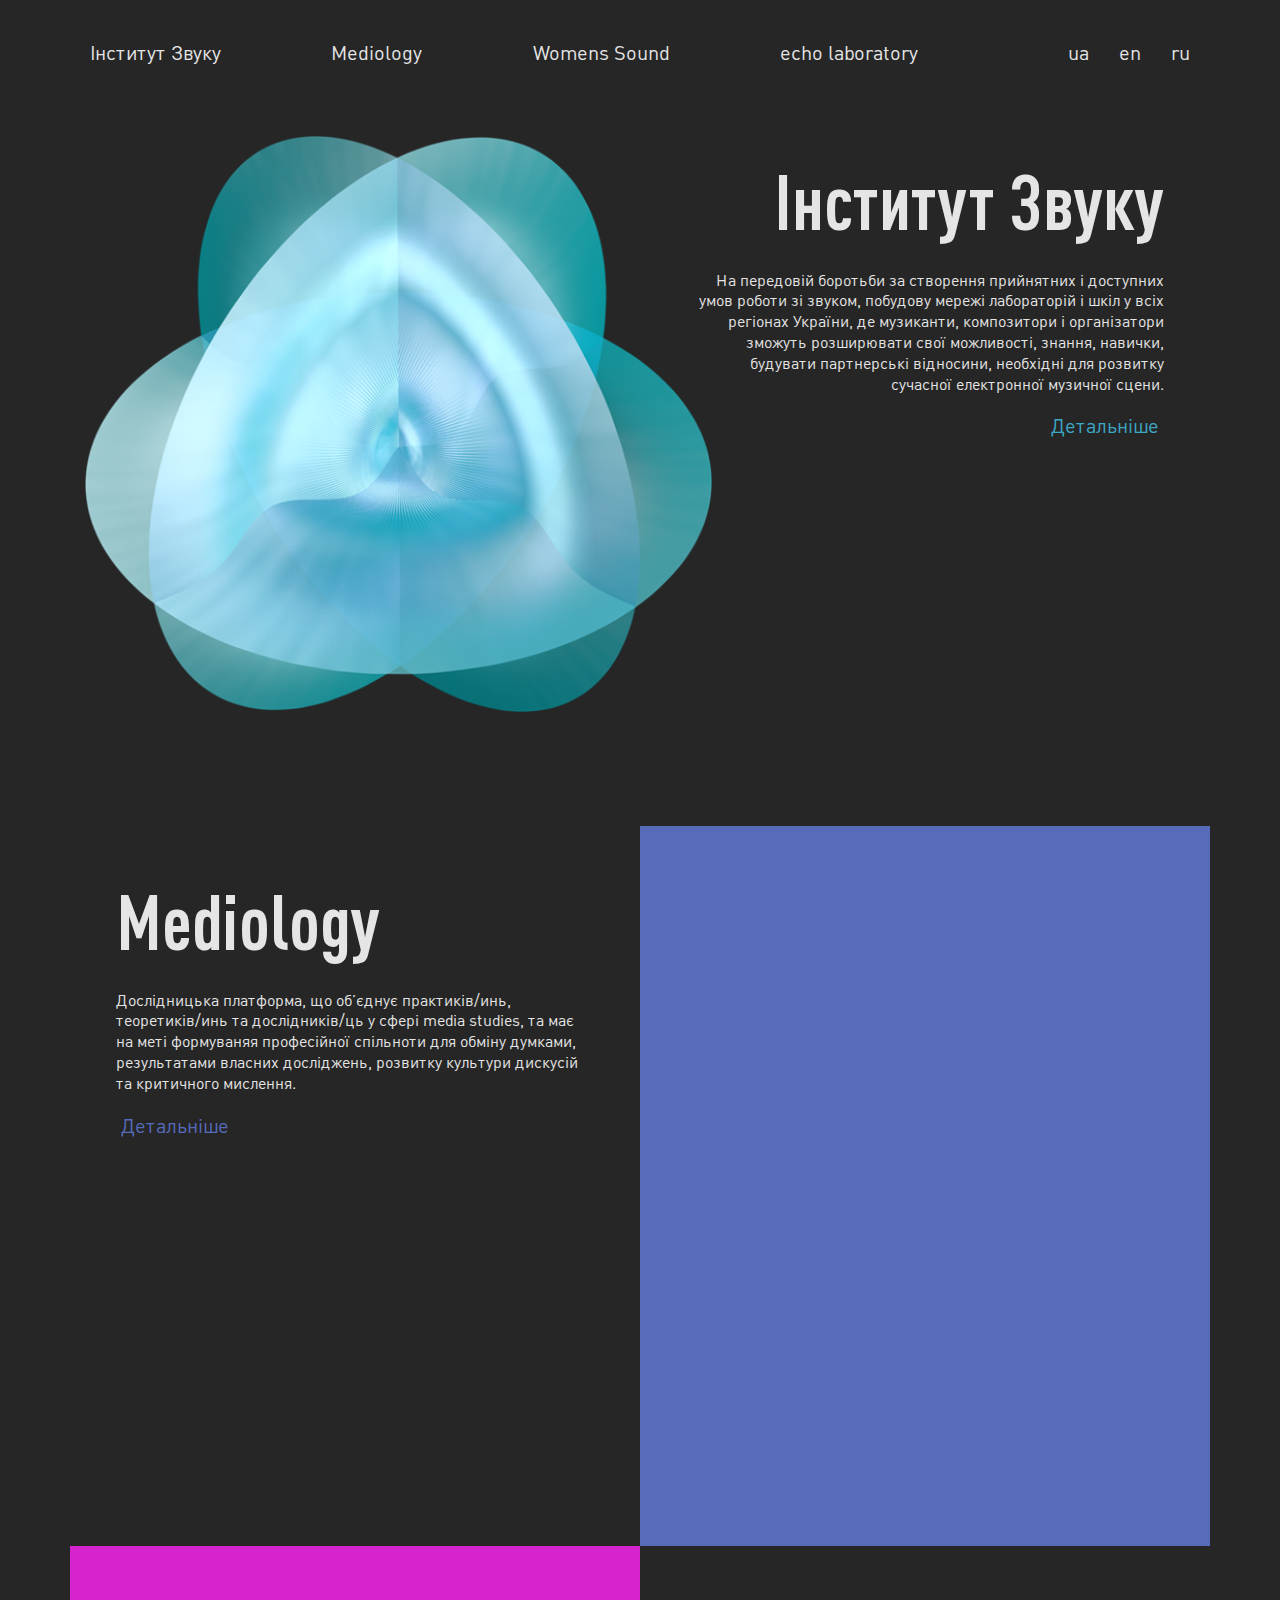
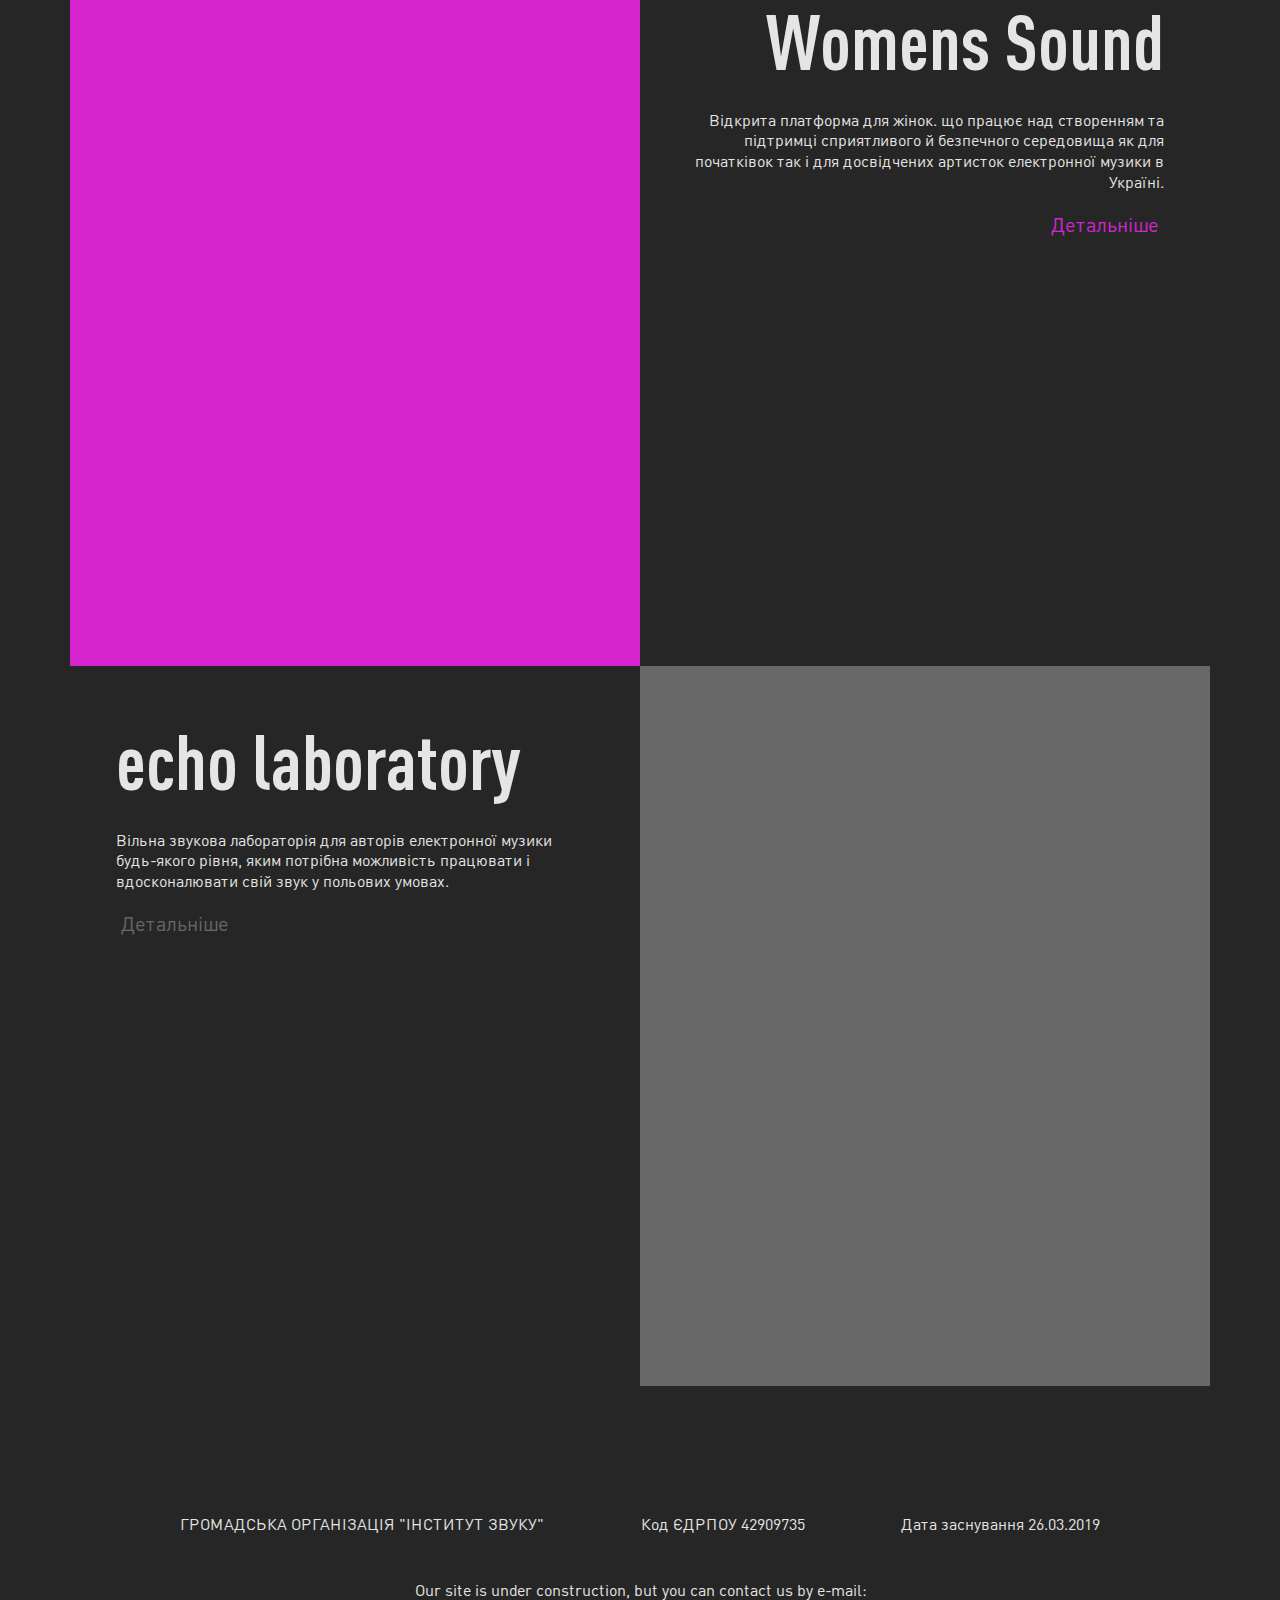
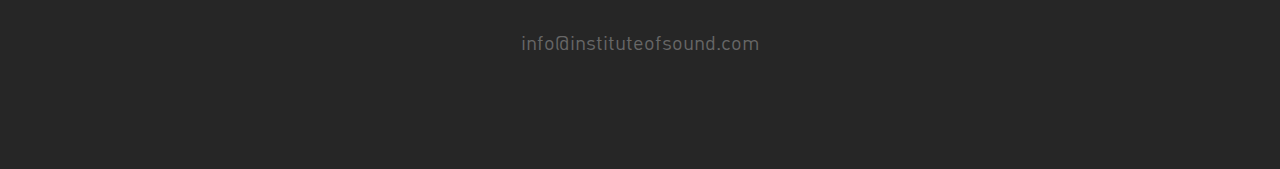
==== commit da301585: "Update index.html" ====
--- a/instituteofsound/index.html
+++ b/instituteofsound/index.html
@@ -41,10 +41,10 @@
     </div>
     <div class="container">
         <div class="row">
-            <div class="img col-md-6">
+            <div class="img col-sm-5 col-md-6">
                 <img src="img/inst_logo.png" alt="">
             </div>    
-            <div class="descr col-md-6">
+            <div class="descr col-sm-7 col-md-6">
                 <div class="title">
                     <h2>Інститут Звуку</h2>
                 </div>
@@ -70,8 +70,8 @@
     </div>
     <div class="container">
         <div class="row">    
-            <div class="img col-md-6"></div>
-            <div class="descr col-md-6">
+            <div class="img col-sm-5 col-md-6"></div>
+            <div class="descr col-sm-7 col-md-6">
                 <div class="title">
                     <h2>Mediology</h2>
                 </div>
@@ -96,8 +96,8 @@
     </div>
     <div class="container">
         <div class="row">
-            <div class="img col-md-6"></div>    
-            <div class="descr col-md-6">
+            <div class="img col-sm-5 col-md-6"></div>    
+            <div class="descr col-sm-7 col-md-6">
                 <div class="title">
                     <h2>Womens Sound</h2>
                 </div>
@@ -121,8 +121,8 @@
     </div>
     <div class="container">
         <div class="row">    
-            <div class="img col-md-6"></div>
-            <div class="descr col-md-6">
+            <div class="img col-sm-5 col-md-6"></div>
+            <div class="descr col-sm-7 col-md-6">
                 <div class="title">
                     <h2>echo laboratory</h2>
                 </div>
--- a/instituteofsound/css/style.min.css
+++ b/instituteofsound/css/style.min.css
@@ -1,2 +1,2 @@
-@font-face{font-family:'DIN';src:url("../fonts/DINPro.eot");src:url("../fonts/DINPro.eot?#iefix") format("embedded-opentype"),url("../fonts/DINPro.woff") format("woff"),url("../fonts/DINPro.ttf") format("truetype");font-weight:normal;font-style:normal}@font-face{font-family:'DIN';src:url("../fonts/DINPro-CondensedBold.eot");src:url("../fonts/DINPro-CondensedBold.eot?#iefix") format("embedded-opentype"),url("../fonts/DINPro-CondensedBold.woff") format("woff"),url("../fonts/DINPro-CondensedBold.ttf") format("truetype");font-weight:bold;font-style:normal}*{font-family:'DIN', sans-serif;line-height:1.3;font-size:16px}a{padding:5px;color:#e5e5e5}a:hover{background:linear-gradient(95deg, #3ca8c5 0%, #d524ce 35%, #566bba 100%);color:#e5e5e5}h2{font-weight:bold;margin:0}header{position:relative}header nav{width:100%;z-index:100;position:fixed;background-color:#262626}header nav .menu{display:-webkit-box;display:-ms-flexbox;display:flex;-webkit-box-pack:justify;-ms-flex-pack:justify;justify-content:space-between;list-style-type:none;margin:40px 0;padding:0}header nav .menu_item{text-align:center}header nav .menu_lang{display:-webkit-box;display:-ms-flexbox;display:flex;-webkit-box-pack:justify;-ms-flex-pack:justify;justify-content:space-between;list-style-type:none;margin:0}header nav .menu_lang_item{text-align:center}header nav .menu_lang_item:nth-child(2){margin:0 20px}header nav .menu_lang_link{color:#e5e5e5}body{background-color:#262626;color:#e5e5e5}.anchor div{position:relative}#institute .img{background-color:#3ca8c5}#institute a{color:#3ca8c5}#institute a:hover{color:#e5e5e5}#mediology .img{background-color:#566bba}#mediology a{color:#566bba}#mediology a:hover{color:#e5e5e5}#womens .img{background-color:#d524ce}#womens a{color:#d524ce}#womens a:hover{color:#e5e5e5}#echo .img{background-color:#676767}#echo a{color:#676767}#echo a:hover{color:#e5e5e5}section .img{height:80vh}section .descr{padding:4%;margin-bottom:10%}section .descr .text{margin-top:4%}section .descr .more{margin-top:4%}footer{padding:10% 0 4% 0}footer .data{margin-bottom:4%;display:-webkit-box;display:-ms-flexbox;display:flex;-webkit-box-orient:horizontal;-webkit-box-direction:normal;-ms-flex-direction:row;flex-direction:row;-webkit-box-pack:justify;-ms-flex-pack:justify;justify-content:space-between}footer .data_item{text-align:center}footer .message{text-align:center;display:-webkit-box;display:-ms-flexbox;display:flex;-webkit-box-orient:vertical;-webkit-box-direction:normal;-ms-flex-direction:column;flex-direction:column;-webkit-box-pack:center;-ms-flex-pack:center;justify-content:center}footer .message address{margin-top:4%}footer .message address a{color:#676767;font-size:20px}footer .message address a:hover{color:#e5e5e5}@media (max-width: 767px){a{font-size:24px}.anchor div{bottom:50px}header{height:50px}header nav{height:50px}header nav .hamburger{display:block;position:absolute;right:0;margin:10px 10px 10px auto}header nav .hamburger span{display:block;height:6px;background-color:#e5e5e5;-webkit-transition:0.1s -webkit-transform;transition:0.1s -webkit-transform;transition:0.1s transform;transition:0.1s transform, 0.1s -webkit-transform;width:30px;margin-right:0}header nav .hamburger span:nth-child(2){margin:6px 0}header nav .hamburger_active span:nth-child(1){-webkit-transform:translateY(12px) rotate(45deg);transform:translateY(12px) rotate(45deg)}header nav .hamburger_active span:nth-child(2){width:0}header nav .hamburger_active span:nth-child(3){-webkit-transform:translateY(-12px) rotate(-45deg);transform:translateY(-12px) rotate(-45deg)}header nav .menu{background-color:#262626;position:fixed;top:0;left:-100%;height:100%;min-width:80%;margin:50px 0 0 0;-webkit-box-orient:vertical;-webkit-box-direction:normal;-ms-flex-direction:column;flex-direction:column;-webkit-box-pack:start;-ms-flex-pack:start;justify-content:flex-start;-webkit-transition:0.3s left;transition:0.3s left}header nav .menu_active{left:0%}header nav .menu_item{text-align:left}header nav .menu_item:nth-child(1){margin-top:10px}header nav .menu_link{display:block;text-align:center;padding:16px 0}header nav .menu_lang{-webkit-box-pack:center;-ms-flex-pack:center;justify-content:center;padding:0;margin-top:16%}header nav .menu_lang_item{text-align:center}header nav .menu_lang_item:nth-child(2){margin:0 30px}section .img{height:70vh}}@media (min-width: 576px){h2{font-size:57px}}@media (min-width: 768px){a{font-size:18px}h2{font-size:48px}.anchor div{bottom:102px}header{height:106px}header .hamburger{display:none}section:nth-child(2n) .img{-webkit-box-ordinal-group:3;-ms-flex-order:2;order:2}}@media (min-width: 992px){.anchor div{bottom:106px}h2{font-size:64px}a{font-size:20px}}@media (min-width: 1200px){h2{font-size:76px}}@media (max-width: 575px){a{font-size:20px}h2{font-size:32px}footer .data{-webkit-box-orient:vertical;-webkit-box-direction:normal;-ms-flex-direction:column;flex-direction:column}footer .data_item{font-size:12px;margin-top:2%}footer .message .text{font-size:12px}footer .message address a{font-size:16px}}
+@font-face{font-family:'DIN';src:url("../fonts/DINPro.eot");src:url("../fonts/DINPro.eot?#iefix") format("embedded-opentype"),url("../fonts/DINPro.woff") format("woff"),url("../fonts/DINPro.ttf") format("truetype");font-weight:normal;font-style:normal}@font-face{font-family:'DIN';src:url("../fonts/DINPro-CondensedBold.eot");src:url("../fonts/DINPro-CondensedBold.eot?#iefix") format("embedded-opentype"),url("../fonts/DINPro-CondensedBold.woff") format("woff"),url("../fonts/DINPro-CondensedBold.ttf") format("truetype");font-weight:bold;font-style:normal}*{font-family:'DIN', sans-serif;line-height:1.3;font-size:16px}a{padding:5px;color:#e5e5e5}a:hover{background:linear-gradient(95deg, #3ca8c5 0%, #d524ce 35%, #566bba 100%);color:#e5e5e5}h2{font-weight:bold;margin:0}header{position:relative}header nav{width:100%;z-index:100;position:fixed;background-color:#262626}header nav .menu{display:-webkit-box;display:-ms-flexbox;display:flex;-webkit-box-pack:justify;-ms-flex-pack:justify;justify-content:space-between;list-style-type:none;margin:40px 0;padding:0}header nav .menu_item{text-align:center}header nav .menu_lang{display:-webkit-box;display:-ms-flexbox;display:flex;-webkit-box-pack:justify;-ms-flex-pack:justify;justify-content:space-between;list-style-type:none;margin:0}header nav .menu_lang_item{text-align:center}header nav .menu_lang_item:nth-child(2){margin:0 20px}header nav .menu_lang_link{color:#e5e5e5}body{background-color:#262626;color:#e5e5e5}.anchor div{position:relative}#institute .img{position:relative}#institute .img img{display:block}#institute a{color:#3ca8c5}#institute a:hover{color:#e5e5e5}#mediology .img{background-color:#566bba}#mediology a{color:#566bba}#mediology a:hover{color:#e5e5e5}#womens .img{background-color:#d524ce}#womens a{color:#d524ce}#womens a:hover{color:#e5e5e5}#echo .img{background-color:#676767}#echo a{color:#676767}#echo a:hover{color:#e5e5e5}section .img{height:80vh}section .descr{padding:4%;margin-bottom:10%}section .descr .text{margin-top:4%}section .descr .more{margin-top:4%}footer{padding:10% 0 4% 0}footer .data{margin-bottom:4%;display:-webkit-box;display:-ms-flexbox;display:flex;-webkit-box-orient:horizontal;-webkit-box-direction:normal;-ms-flex-direction:row;flex-direction:row;-webkit-box-pack:justify;-ms-flex-pack:justify;justify-content:space-between}footer .data_item{text-align:center}footer .message{text-align:center;display:-webkit-box;display:-ms-flexbox;display:flex;-webkit-box-orient:vertical;-webkit-box-direction:normal;-ms-flex-direction:column;flex-direction:column;-webkit-box-pack:center;-ms-flex-pack:center;justify-content:center}footer .message address{margin-top:4%}footer .message address a{color:#676767;font-size:20px}footer .message address a:hover{color:#e5e5e5}@media (max-width: 767px){a{font-size:24px}.anchor div{bottom:50px}header{height:50px}header nav{height:50px}header nav .hamburger{display:block;position:absolute;right:0;margin:10px 10px 10px auto}header nav .hamburger span{display:block;height:6px;background-color:#e5e5e5;-webkit-transition:0.1s -webkit-transform;transition:0.1s -webkit-transform;transition:0.1s transform;transition:0.1s transform, 0.1s -webkit-transform;width:30px;margin-right:0}header nav .hamburger span:nth-child(2){margin:6px 0}header nav .hamburger_active span:nth-child(1){-webkit-transform:translateY(12px) rotate(45deg);transform:translateY(12px) rotate(45deg)}header nav .hamburger_active span:nth-child(2){width:0}header nav .hamburger_active span:nth-child(3){-webkit-transform:translateY(-12px) rotate(-45deg);transform:translateY(-12px) rotate(-45deg)}header nav .menu{background-color:#262626;position:fixed;top:0;left:-100%;height:100%;min-width:80%;margin:50px 0 0 0;-webkit-box-orient:vertical;-webkit-box-direction:normal;-ms-flex-direction:column;flex-direction:column;-webkit-box-pack:start;-ms-flex-pack:start;justify-content:flex-start;-webkit-transition:0.3s left;transition:0.3s left}header nav .menu_active{left:0%}header nav .menu_item{text-align:left}header nav .menu_item:nth-child(1){margin-top:10px}header nav .menu_link{display:block;text-align:center;padding:16px 0}header nav .menu_lang{-webkit-box-pack:center;-ms-flex-pack:center;justify-content:center;padding:0;margin-top:16%}header nav .menu_lang_item{text-align:center}header nav .menu_lang_item:nth-child(2){margin:0 30px}section .img{height:50vh}#institute .img img{margin:20px auto;height:90%}}@media (min-width: 576px){h2{font-size:57px}}@media (min-width: 768px){a{font-size:18px}h2{font-size:48px}.anchor div{bottom:102px}header{height:106px}header .hamburger{display:none}#institute .img img{margin:24px auto;height:70%}section:nth-child(2n) .descr{text-align:right}section:nth-child(2n-1) .img{-webkit-box-ordinal-group:3;-ms-flex-order:2;order:2}}@media (max-width: 991px){#institute .img img{max-height:400px}}@media (min-width: 992px){.anchor div{bottom:106px}#institute .img img{margin:30px auto;height:80%}h2{font-size:64px}a{font-size:20px}}@media (min-width: 1200px){h2{font-size:76px}}@media (max-width: 575px){a{font-size:20px}h2{font-size:32px}footer .data{-webkit-box-orient:vertical;-webkit-box-direction:normal;-ms-flex-direction:column;flex-direction:column}footer .data_item{font-size:12px;margin-top:2%}footer .message .text{font-size:12px}footer .message address a{font-size:16px}}
 /*# sourceMappingURL=style.min.css.map */
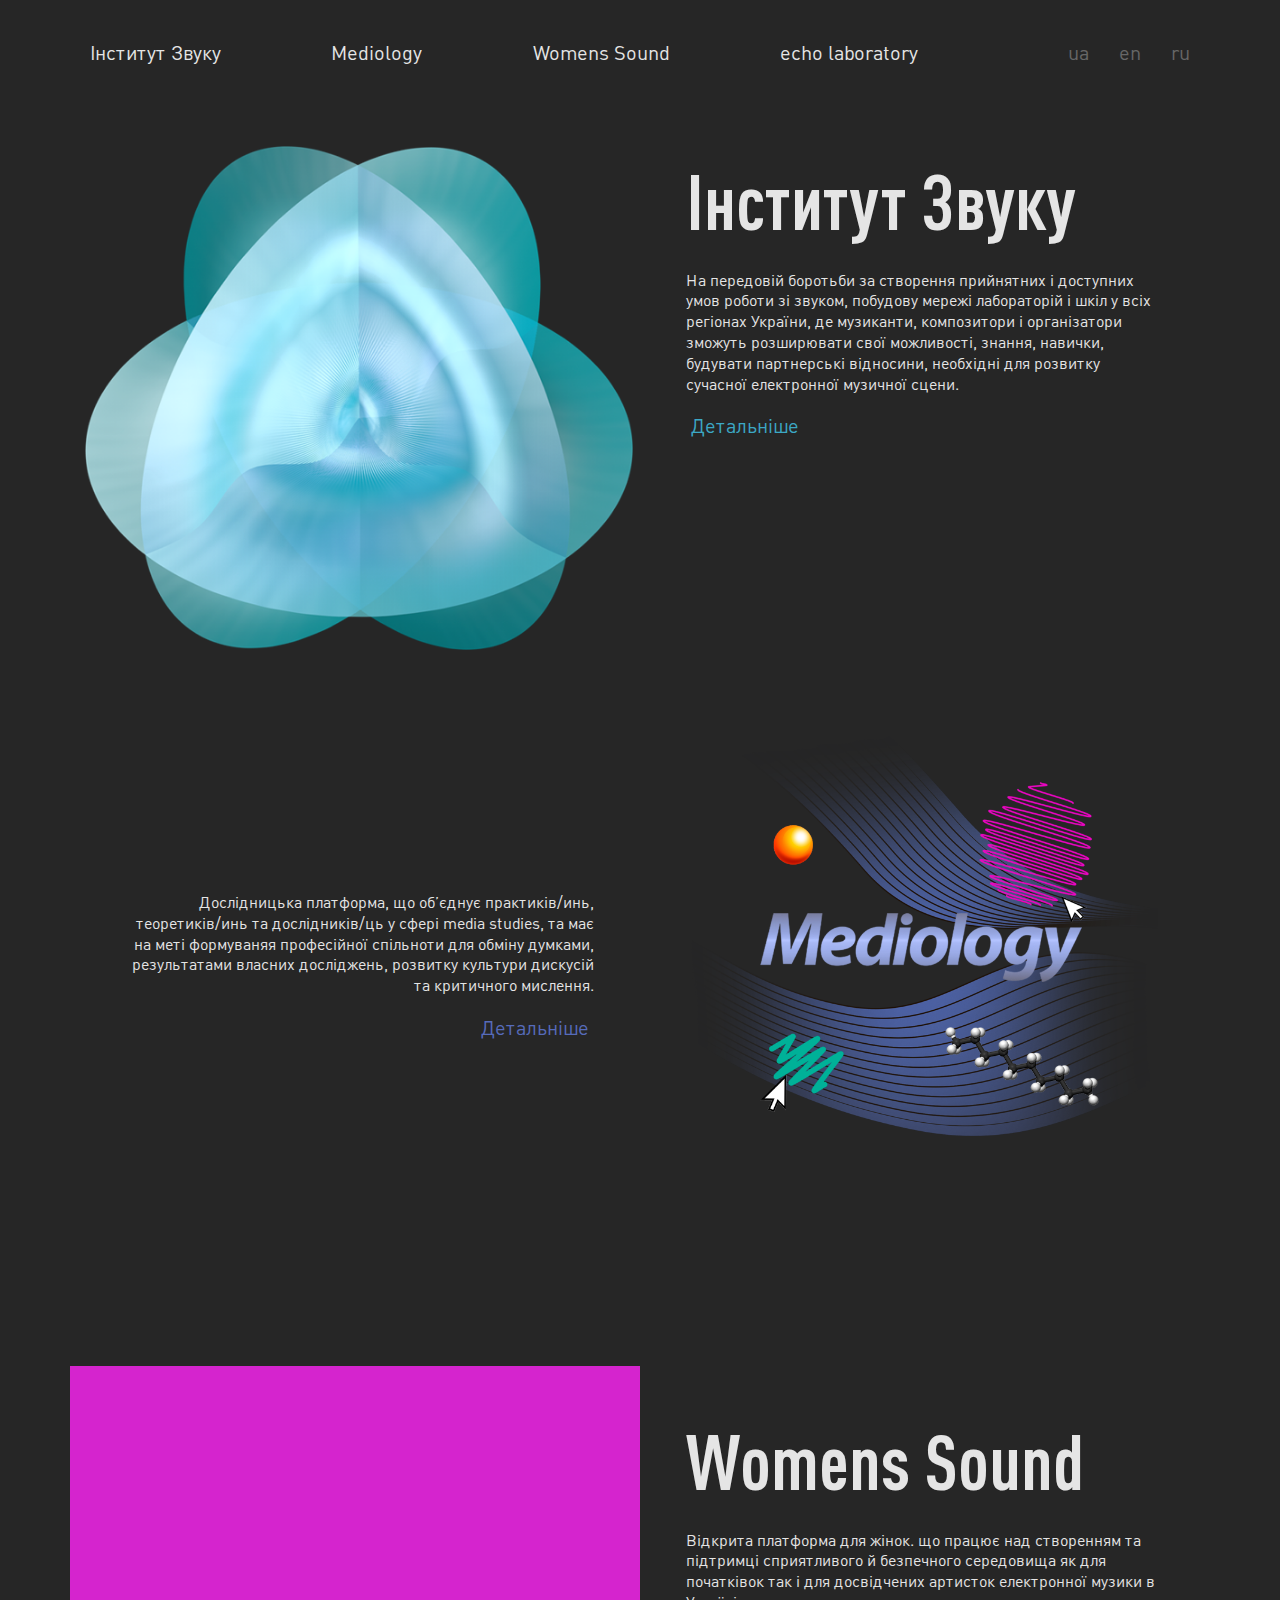
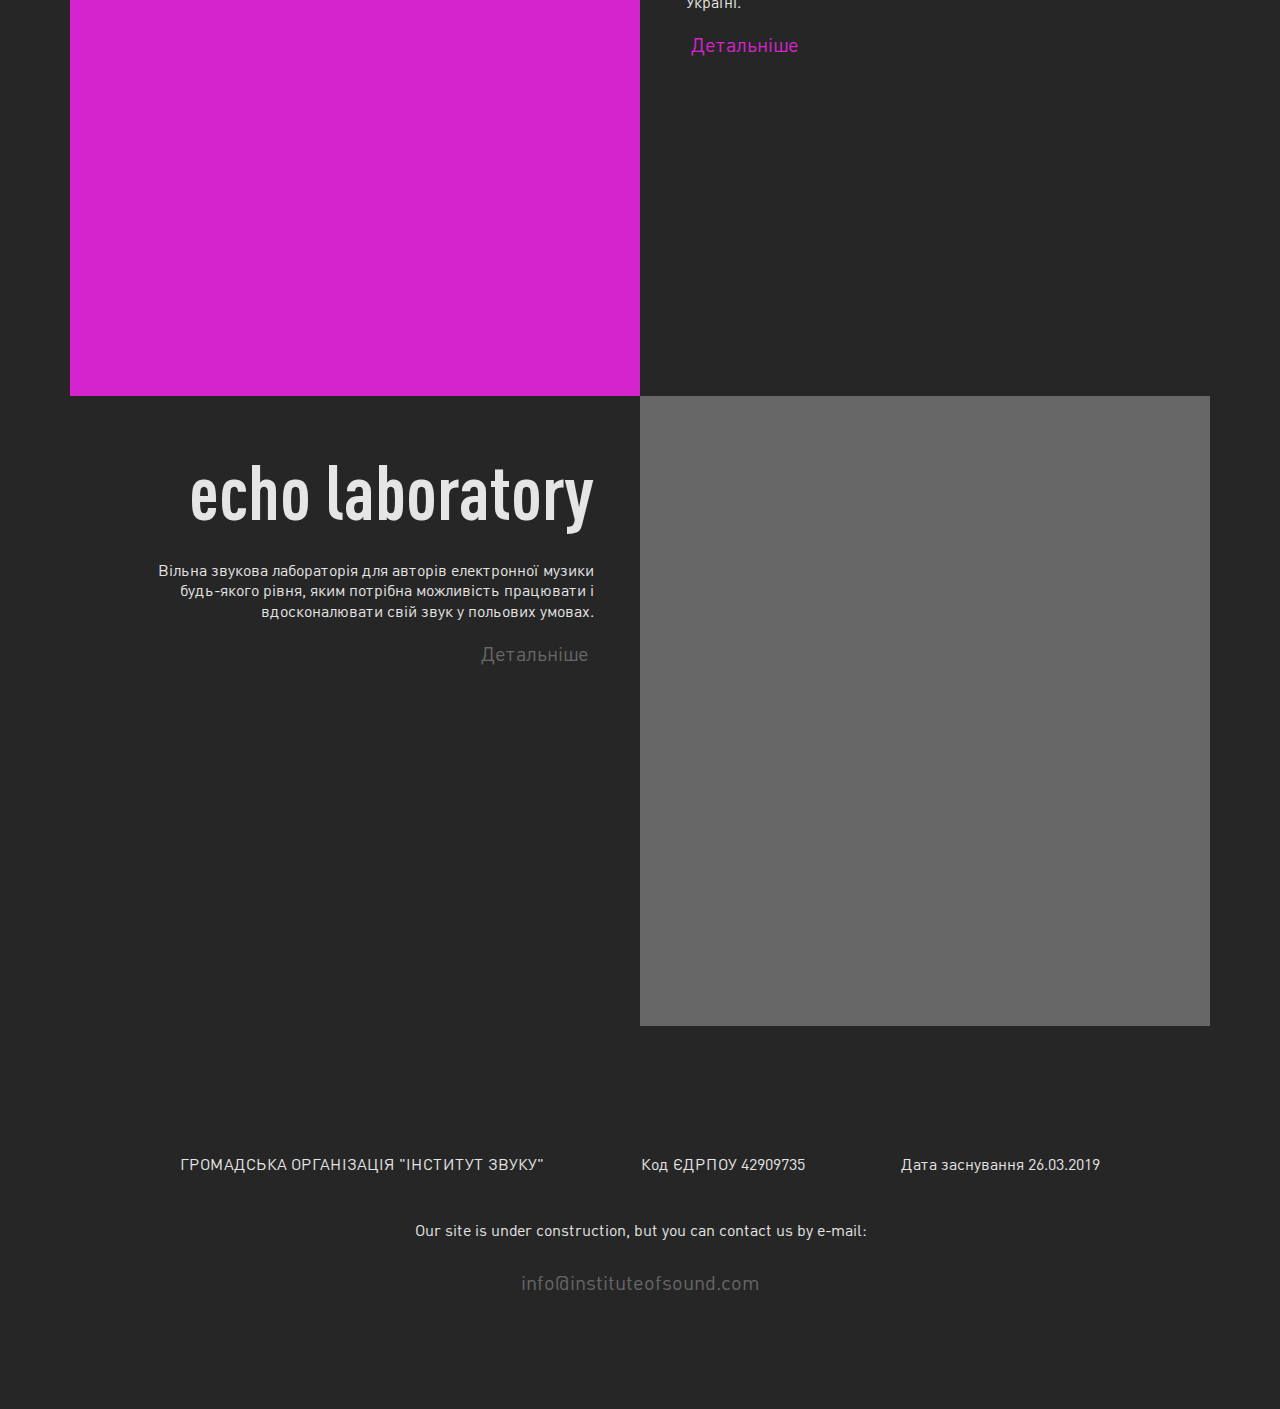
==== commit da201d90: "Update index.html" ====
--- a/instituteofsound/index.html
+++ b/instituteofsound/index.html
@@ -70,10 +70,12 @@
     </div>
     <div class="container">
         <div class="row">    
-            <div class="img col-sm-5 col-md-6"></div>
+            <div class="img col-sm-5 col-md-6">
+                <img src="img/medio_logo.png" alt="">
+            </div>
             <div class="descr col-sm-7 col-md-6">
                 <div class="title">
-                    <h2>Mediology</h2>
+                    <!-- <h2>Mediology</h2> -->
                 </div>
                 <div class="text">
                     Дослідницька платформа, що об’єднує 
--- a/instituteofsound/css/style.min.css
+++ b/instituteofsound/css/style.min.css
@@ -1,2 +1,2 @@
-@font-face{font-family:'DIN';src:url("../fonts/DINPro.eot");src:url("../fonts/DINPro.eot?#iefix") format("embedded-opentype"),url("../fonts/DINPro.woff") format("woff"),url("../fonts/DINPro.ttf") format("truetype");font-weight:normal;font-style:normal}@font-face{font-family:'DIN';src:url("../fonts/DINPro-CondensedBold.eot");src:url("../fonts/DINPro-CondensedBold.eot?#iefix") format("embedded-opentype"),url("../fonts/DINPro-CondensedBold.woff") format("woff"),url("../fonts/DINPro-CondensedBold.ttf") format("truetype");font-weight:bold;font-style:normal}*{font-family:'DIN', sans-serif;line-height:1.3;font-size:16px}a{padding:5px;color:#e5e5e5}a:hover{background:linear-gradient(95deg, #3ca8c5 0%, #d524ce 35%, #566bba 100%);color:#e5e5e5}h2{font-weight:bold;margin:0}header{position:relative}header nav{width:100%;z-index:100;position:fixed;background-color:#262626}header nav .menu{display:-webkit-box;display:-ms-flexbox;display:flex;-webkit-box-pack:justify;-ms-flex-pack:justify;justify-content:space-between;list-style-type:none;margin:40px 0;padding:0}header nav .menu_item{text-align:center}header nav .menu_lang{display:-webkit-box;display:-ms-flexbox;display:flex;-webkit-box-pack:justify;-ms-flex-pack:justify;justify-content:space-between;list-style-type:none;margin:0}header nav .menu_lang_item{text-align:center}header nav .menu_lang_item:nth-child(2){margin:0 20px}header nav .menu_lang_link{color:#e5e5e5}body{background-color:#262626;color:#e5e5e5}.anchor div{position:relative}#institute .img{position:relative}#institute .img img{display:block}#institute a{color:#3ca8c5}#institute a:hover{color:#e5e5e5}#mediology .img{background-color:#566bba}#mediology a{color:#566bba}#mediology a:hover{color:#e5e5e5}#womens .img{background-color:#d524ce}#womens a{color:#d524ce}#womens a:hover{color:#e5e5e5}#echo .img{background-color:#676767}#echo a{color:#676767}#echo a:hover{color:#e5e5e5}section .img{height:80vh}section .descr{padding:4%;margin-bottom:10%}section .descr .text{margin-top:4%}section .descr .more{margin-top:4%}footer{padding:10% 0 4% 0}footer .data{margin-bottom:4%;display:-webkit-box;display:-ms-flexbox;display:flex;-webkit-box-orient:horizontal;-webkit-box-direction:normal;-ms-flex-direction:row;flex-direction:row;-webkit-box-pack:justify;-ms-flex-pack:justify;justify-content:space-between}footer .data_item{text-align:center}footer .message{text-align:center;display:-webkit-box;display:-ms-flexbox;display:flex;-webkit-box-orient:vertical;-webkit-box-direction:normal;-ms-flex-direction:column;flex-direction:column;-webkit-box-pack:center;-ms-flex-pack:center;justify-content:center}footer .message address{margin-top:4%}footer .message address a{color:#676767;font-size:20px}footer .message address a:hover{color:#e5e5e5}@media (max-width: 767px){a{font-size:24px}.anchor div{bottom:50px}header{height:50px}header nav{height:50px}header nav .hamburger{display:block;position:absolute;right:0;margin:10px 10px 10px auto}header nav .hamburger span{display:block;height:6px;background-color:#e5e5e5;-webkit-transition:0.1s -webkit-transform;transition:0.1s -webkit-transform;transition:0.1s transform;transition:0.1s transform, 0.1s -webkit-transform;width:30px;margin-right:0}header nav .hamburger span:nth-child(2){margin:6px 0}header nav .hamburger_active span:nth-child(1){-webkit-transform:translateY(12px) rotate(45deg);transform:translateY(12px) rotate(45deg)}header nav .hamburger_active span:nth-child(2){width:0}header nav .hamburger_active span:nth-child(3){-webkit-transform:translateY(-12px) rotate(-45deg);transform:translateY(-12px) rotate(-45deg)}header nav .menu{background-color:#262626;position:fixed;top:0;left:-100%;height:100%;min-width:80%;margin:50px 0 0 0;-webkit-box-orient:vertical;-webkit-box-direction:normal;-ms-flex-direction:column;flex-direction:column;-webkit-box-pack:start;-ms-flex-pack:start;justify-content:flex-start;-webkit-transition:0.3s left;transition:0.3s left}header nav .menu_active{left:0%}header nav .menu_item{text-align:left}header nav .menu_item:nth-child(1){margin-top:10px}header nav .menu_link{display:block;text-align:center;padding:16px 0}header nav .menu_lang{-webkit-box-pack:center;-ms-flex-pack:center;justify-content:center;padding:0;margin-top:16%}header nav .menu_lang_item{text-align:center}header nav .menu_lang_item:nth-child(2){margin:0 30px}section .img{height:50vh}#institute .img img{margin:20px auto;height:90%}}@media (min-width: 576px){h2{font-size:57px}}@media (min-width: 768px){a{font-size:18px}h2{font-size:48px}.anchor div{bottom:102px}header{height:106px}header .hamburger{display:none}#institute .img img{margin:24px auto;height:70%}section:nth-child(2n) .descr{text-align:right}section:nth-child(2n-1) .img{-webkit-box-ordinal-group:3;-ms-flex-order:2;order:2}}@media (max-width: 991px){#institute .img img{max-height:400px}}@media (min-width: 992px){.anchor div{bottom:106px}#institute .img img{margin:30px auto;height:80%}h2{font-size:64px}a{font-size:20px}}@media (min-width: 1200px){h2{font-size:76px}}@media (max-width: 575px){a{font-size:20px}h2{font-size:32px}footer .data{-webkit-box-orient:vertical;-webkit-box-direction:normal;-ms-flex-direction:column;flex-direction:column}footer .data_item{font-size:12px;margin-top:2%}footer .message .text{font-size:12px}footer .message address a{font-size:16px}}
+@font-face{font-family:'DIN';src:url("../fonts/DINPro.eot");src:url("../fonts/DINPro.eot?#iefix") format("embedded-opentype"),url("../fonts/DINPro.woff") format("woff"),url("../fonts/DINPro.ttf") format("truetype");font-weight:normal;font-style:normal}@font-face{font-family:'DIN';src:url("../fonts/DINPro-CondensedBold.eot");src:url("../fonts/DINPro-CondensedBold.eot?#iefix") format("embedded-opentype"),url("../fonts/DINPro-CondensedBold.woff") format("woff"),url("../fonts/DINPro-CondensedBold.ttf") format("truetype");font-weight:bold;font-style:normal}*{font-family:'DIN', sans-serif;line-height:1.3;font-size:16px}a{padding:5px;color:#e5e5e5}a:hover{background:linear-gradient(95deg, #3ca8c5 0%, #d524ce 35%, #566bba 100%);color:#e5e5e5}h2{font-weight:bold;margin:0}header{position:relative}header nav{width:100%;z-index:100;position:fixed;background-color:#262626}header nav .menu{display:-webkit-box;display:-ms-flexbox;display:flex;-webkit-box-pack:justify;-ms-flex-pack:justify;justify-content:space-between;list-style-type:none;margin:40px 0;padding:0}header nav .menu_item{text-align:center}header nav .menu_lang{display:-webkit-box;display:-ms-flexbox;display:flex;-webkit-box-pack:justify;-ms-flex-pack:justify;justify-content:space-between;list-style-type:none;margin:0}header nav .menu_lang_item{text-align:center}header nav .menu_lang_item:nth-child(2){margin:0 20px}header nav .menu_lang_link{color:#676767}body{background-color:#262626;color:#e5e5e5}.anchor div{position:relative}#institute .img{position:relative}#institute .img img{display:block}#institute a{color:#3ca8c5}#institute a:hover{color:#e5e5e5}#mediology .img img{display:block;height:100%;max-height:400px;margin:0 auto}#mediology .descr{margin:8% 0 0 0}#mediology a{color:#566bba}#mediology a:hover{color:#e5e5e5}#womens .img{background-color:#d524ce}#womens a{color:#d524ce}#womens a:hover{color:#e5e5e5}#echo .img{background-color:#676767}#echo a{color:#676767}#echo a:hover{color:#e5e5e5}section .img{height:70vh}section .descr{padding:4%;margin-bottom:10%}section .descr .text{margin-top:4%}section .descr .more{margin-top:4%}footer{padding:10% 0 4% 0}footer .data{margin-bottom:4%;display:-webkit-box;display:-ms-flexbox;display:flex;-webkit-box-orient:horizontal;-webkit-box-direction:normal;-ms-flex-direction:row;flex-direction:row;-webkit-box-pack:justify;-ms-flex-pack:justify;justify-content:space-between}footer .data_item{text-align:center}footer .message{text-align:center;display:-webkit-box;display:-ms-flexbox;display:flex;-webkit-box-orient:vertical;-webkit-box-direction:normal;-ms-flex-direction:column;flex-direction:column;-webkit-box-pack:center;-ms-flex-pack:center;justify-content:center}footer .message address{margin-top:4%}footer .message address a{color:#676767;font-size:20px}footer .message address a:hover{color:#e5e5e5}@media (max-width: 767px){a{font-size:14px}.anchor div{bottom:50px}header{height:50px}header nav{height:50px}header nav .hamburger{display:block;position:absolute;right:0;margin:16px 16px auto auto}header nav .hamburger span{display:block;height:4px;background-color:#e5e5e5;-webkit-transition:0.1s -webkit-transform;transition:0.1s -webkit-transform;transition:0.1s transform;transition:0.1s transform, 0.1s -webkit-transform;width:24px;margin-right:0}header nav .hamburger span:nth-child(2){margin:4px 0}header nav .hamburger_active span:nth-child(1){-webkit-transform:translateY(10px) rotate(45deg);transform:translateY(10px) rotate(45deg)}header nav .hamburger_active span:nth-child(2){width:0}header nav .hamburger_active span:nth-child(3){-webkit-transform:translateY(-12px) rotate(-45deg);transform:translateY(-12px) rotate(-45deg)}header nav .menu{background-color:#262626;position:fixed;top:0;left:-100%;height:50px;width:90%;margin:12px 0 0 12px;-webkit-transition:0.7s left;transition:0.7s left}header nav .menu_active{left:0%}header nav .menu_item{text-align:center}header nav .menu_link{text-align:center}header nav .menu_lang{padding:0}header nav .menu_lang_item:nth-child(2){margin:0 10px}section .img{height:50vh}#institute .img img{margin:20px;width:100%}#mediology .img img{width:130%;height:auto}#mediology .descr{margin:0}}@media (min-width: 576px){h2{font-size:45px}section:nth-child(2n-1) .img{-webkit-box-ordinal-group:3;-ms-flex-order:2;order:2}section:nth-child(2n-1) .descr{text-align:right}}@media (min-width: 768px){a{font-size:18px}h2{font-size:48px}.anchor div{bottom:102px}header{height:106px}header .hamburger{display:none}#institute .img img{margin:24px auto;height:70%}section:nth-child(2n-1) .img{-webkit-box-ordinal-group:3;-ms-flex-order:2;order:2;text-align:right}}@media (max-width: 991px){#institute .img img{max-height:360px}}@media (min-width: 992px){.anchor div{bottom:106px}#institute .img img{margin:40px auto;height:80%}h2{font-size:64px}a{font-size:20px}}@media (min-width: 1200px){h2{font-size:76px}}@media (max-width: 575px){a{font-size:20px}h2{font-size:40px}footer .data{-webkit-box-orient:vertical;-webkit-box-direction:normal;-ms-flex-direction:column;flex-direction:column}footer .data_item{font-size:12px;margin-top:2%}footer .message .text{font-size:12px}footer .message address a{font-size:16px}header nav .menu{height:100%;min-width:80%;margin:50px 0 0 0;-webkit-box-orient:vertical;-webkit-box-direction:normal;-ms-flex-direction:column;flex-direction:column;-webkit-box-pack:start;-ms-flex-pack:start;justify-content:flex-start;-webkit-transition:0.3s left;transition:0.3s left}header nav .menu_item{text-align:left}header nav .menu_item:nth-child(1){margin-top:10px}header nav .menu_link{display:block;text-align:center;padding:16px 0}header nav .menu_lang{-webkit-box-pack:center;-ms-flex-pack:center;justify-content:center;padding:0;margin-top:16%}header nav .menu_lang_item{text-align:center}header nav .menu_lang_item:nth-child(2){margin:0 30px}#institute .img img{width:auto;margin:20px auto;height:90%}#mediology .img img{width:auto;height:auto}}
 /*# sourceMappingURL=style.min.css.map */
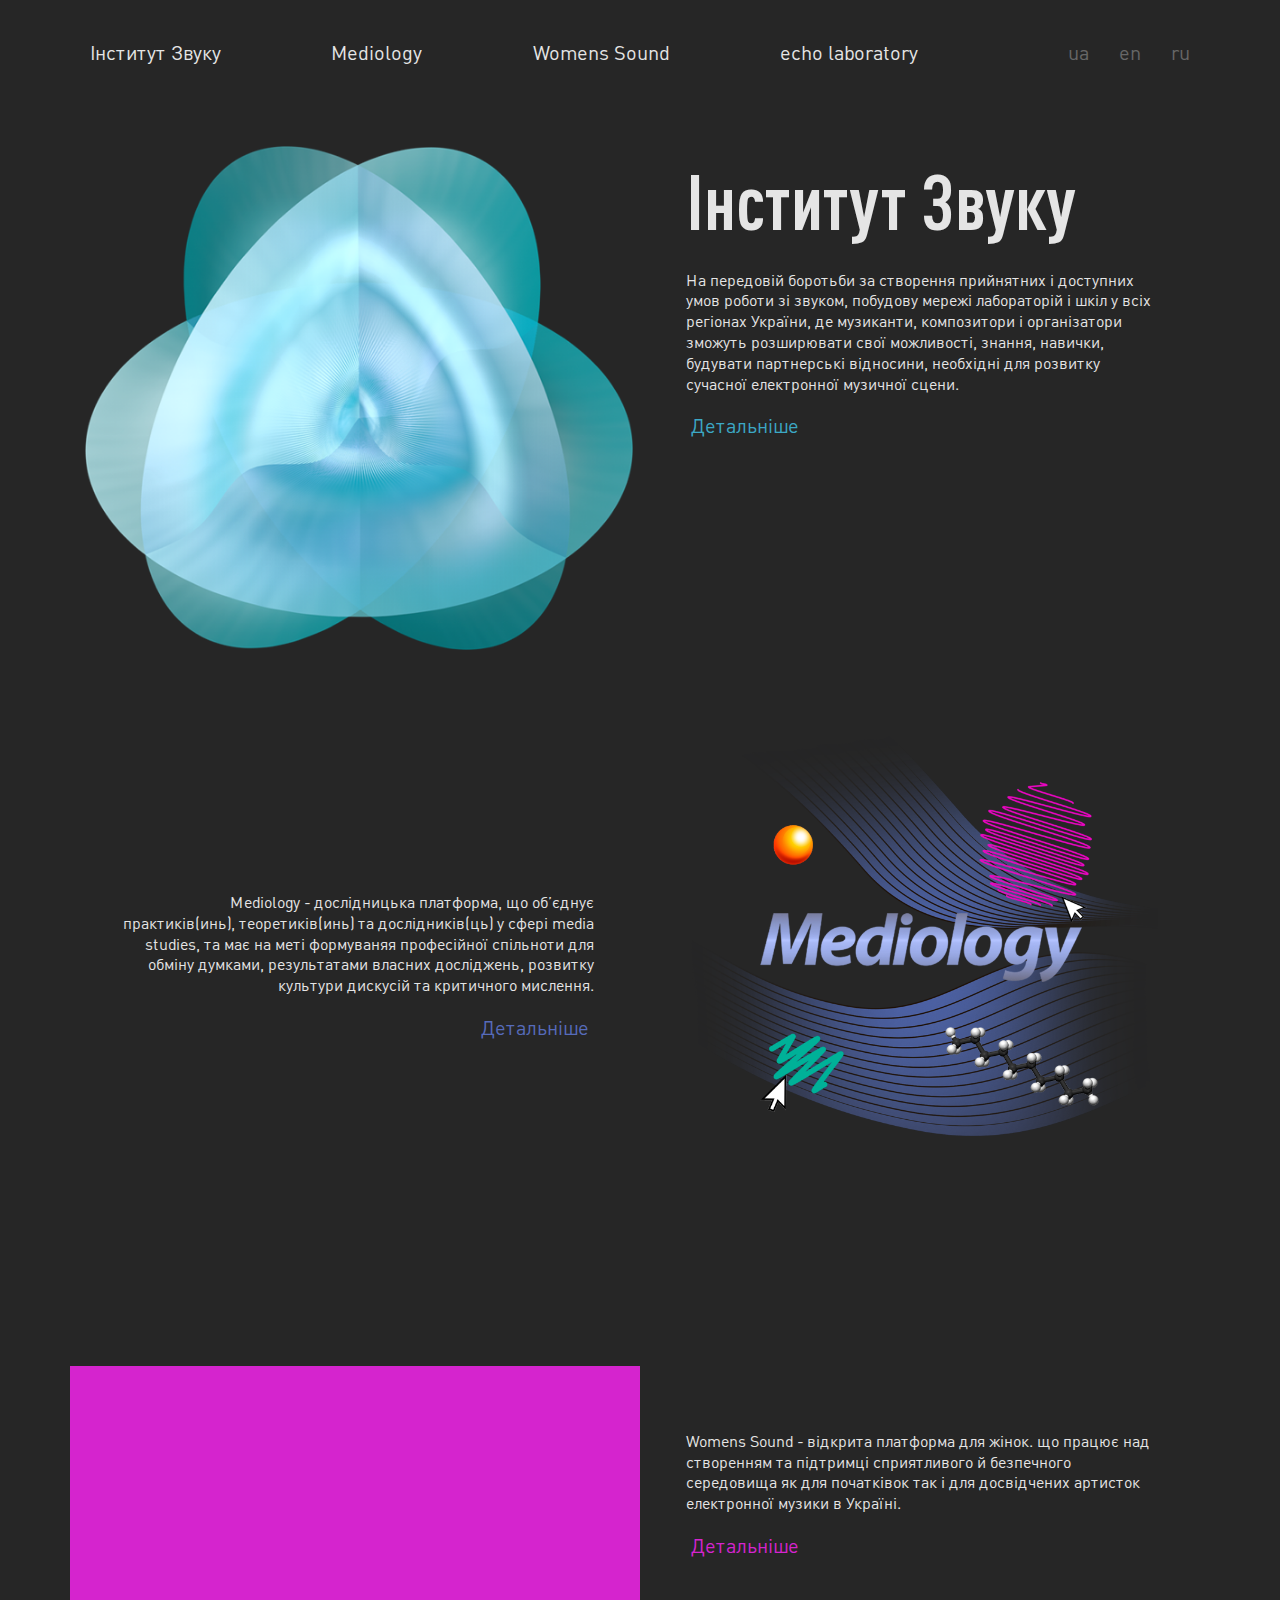
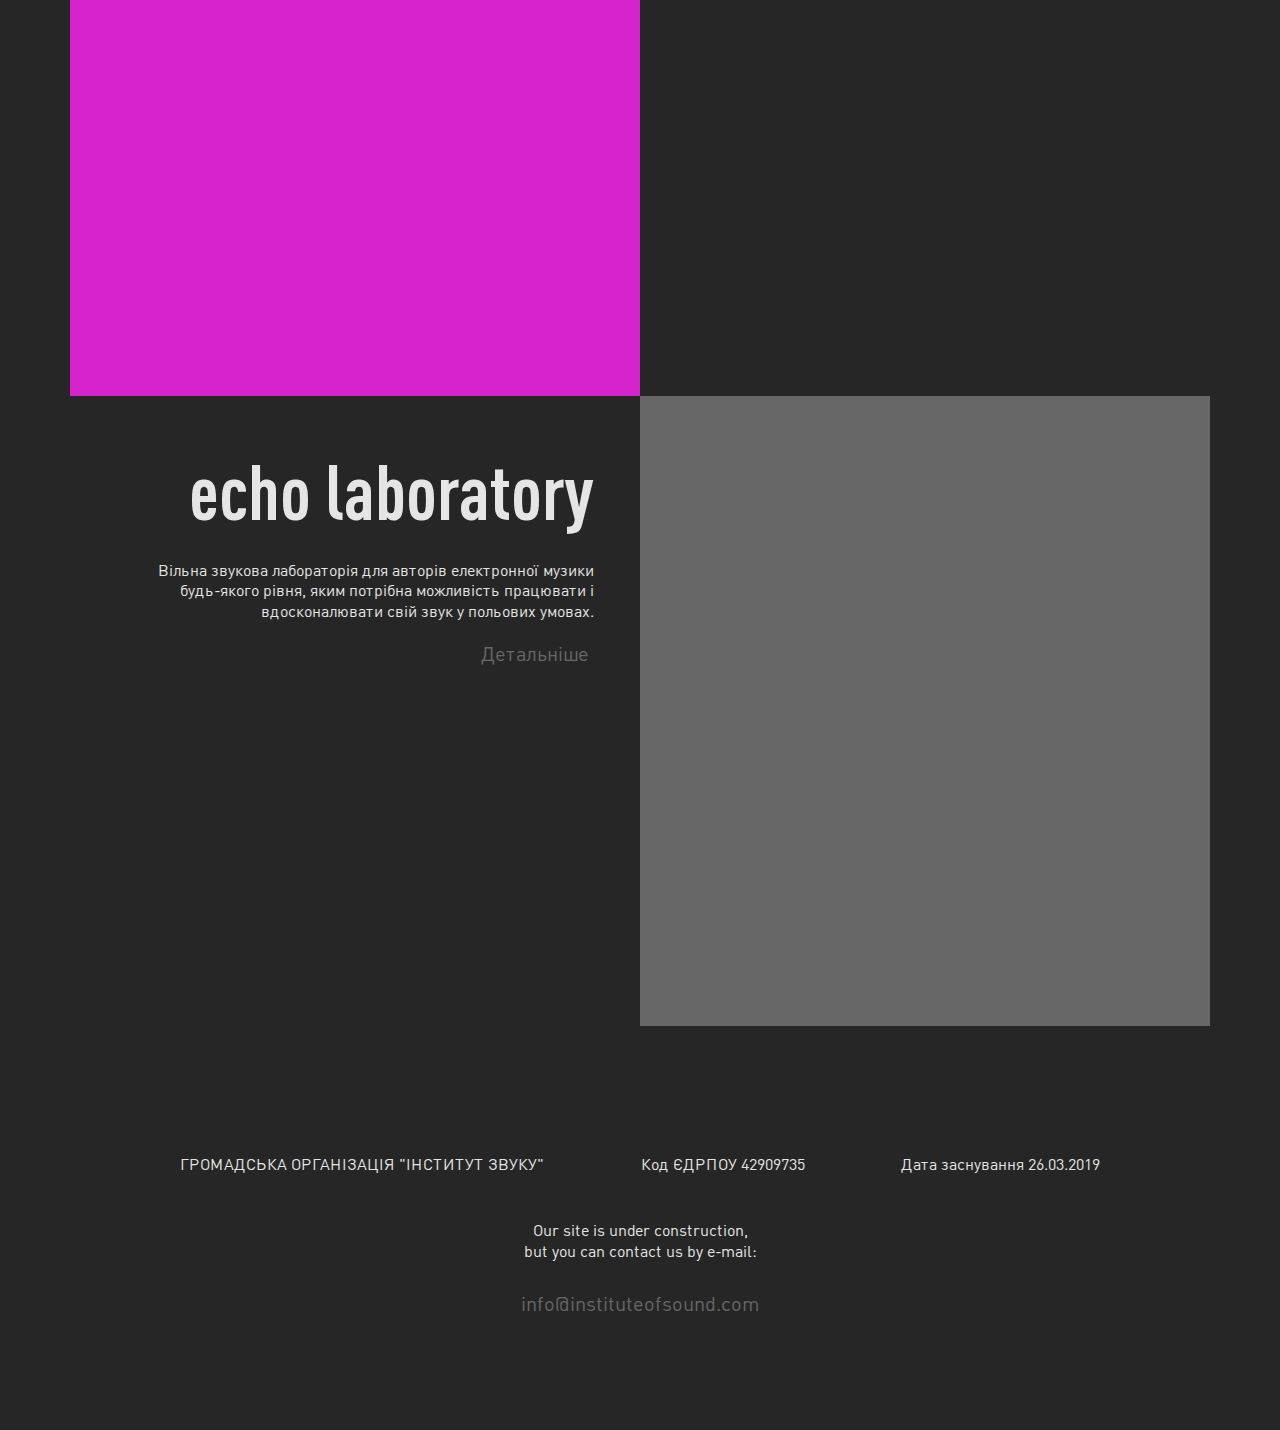
==== commit 53684603: "Update index.html" ====
--- a/instituteofsound/index.html
+++ b/instituteofsound/index.html
@@ -78,8 +78,8 @@
                     <!-- <h2>Mediology</h2> -->
                 </div>
                 <div class="text">
-                    Дослідницька платформа, що об’єднує 
-                    практиків/инь, теоретиків/инь та дослідників/ць 
+                    Mediology - дослідницька платформа, що об’єднує 
+                    практиків(инь), теоретиків(инь) та дослідників(ць) 
                     у сфері media studies, та має на меті формуваняя 
                     професійної спільноти для обміну думками, 
                     результатами власних досліджень, розвитку 
@@ -98,13 +98,15 @@
     </div>
     <div class="container">
         <div class="row">
-            <div class="img col-sm-5 col-md-6"></div>    
+            <div class="img col-sm-5 col-md-6">
+                <img src="img/women_logo.png" alt="">
+            </div>    
             <div class="descr col-sm-7 col-md-6">
                 <div class="title">
-                    <h2>Womens Sound</h2>
+                    <!-- <h2>Womens Sound</h2> -->
                 </div>
                 <div class="text">
-                    Відкрита платформа для жінок.
+                    Womens Sound - відкрита платформа для жінок.
                     що працює над створенням та підтримці 
                     сприятливого й безпечного середовища 
                     як для початківок так і для досвідчених 
@@ -151,7 +153,7 @@
             </div>
             <div class="message data col-8 offset-2">
                 <div class="text">
-                    Our site is under construction, but you can contact us by e-mail:
+                    Our site is under construction,<br>but you can contact us by e-mail:
                     <address>
                         <a href="mailto:info@instituteofsound.com">info@instituteofsound.com</a>
                     </address>
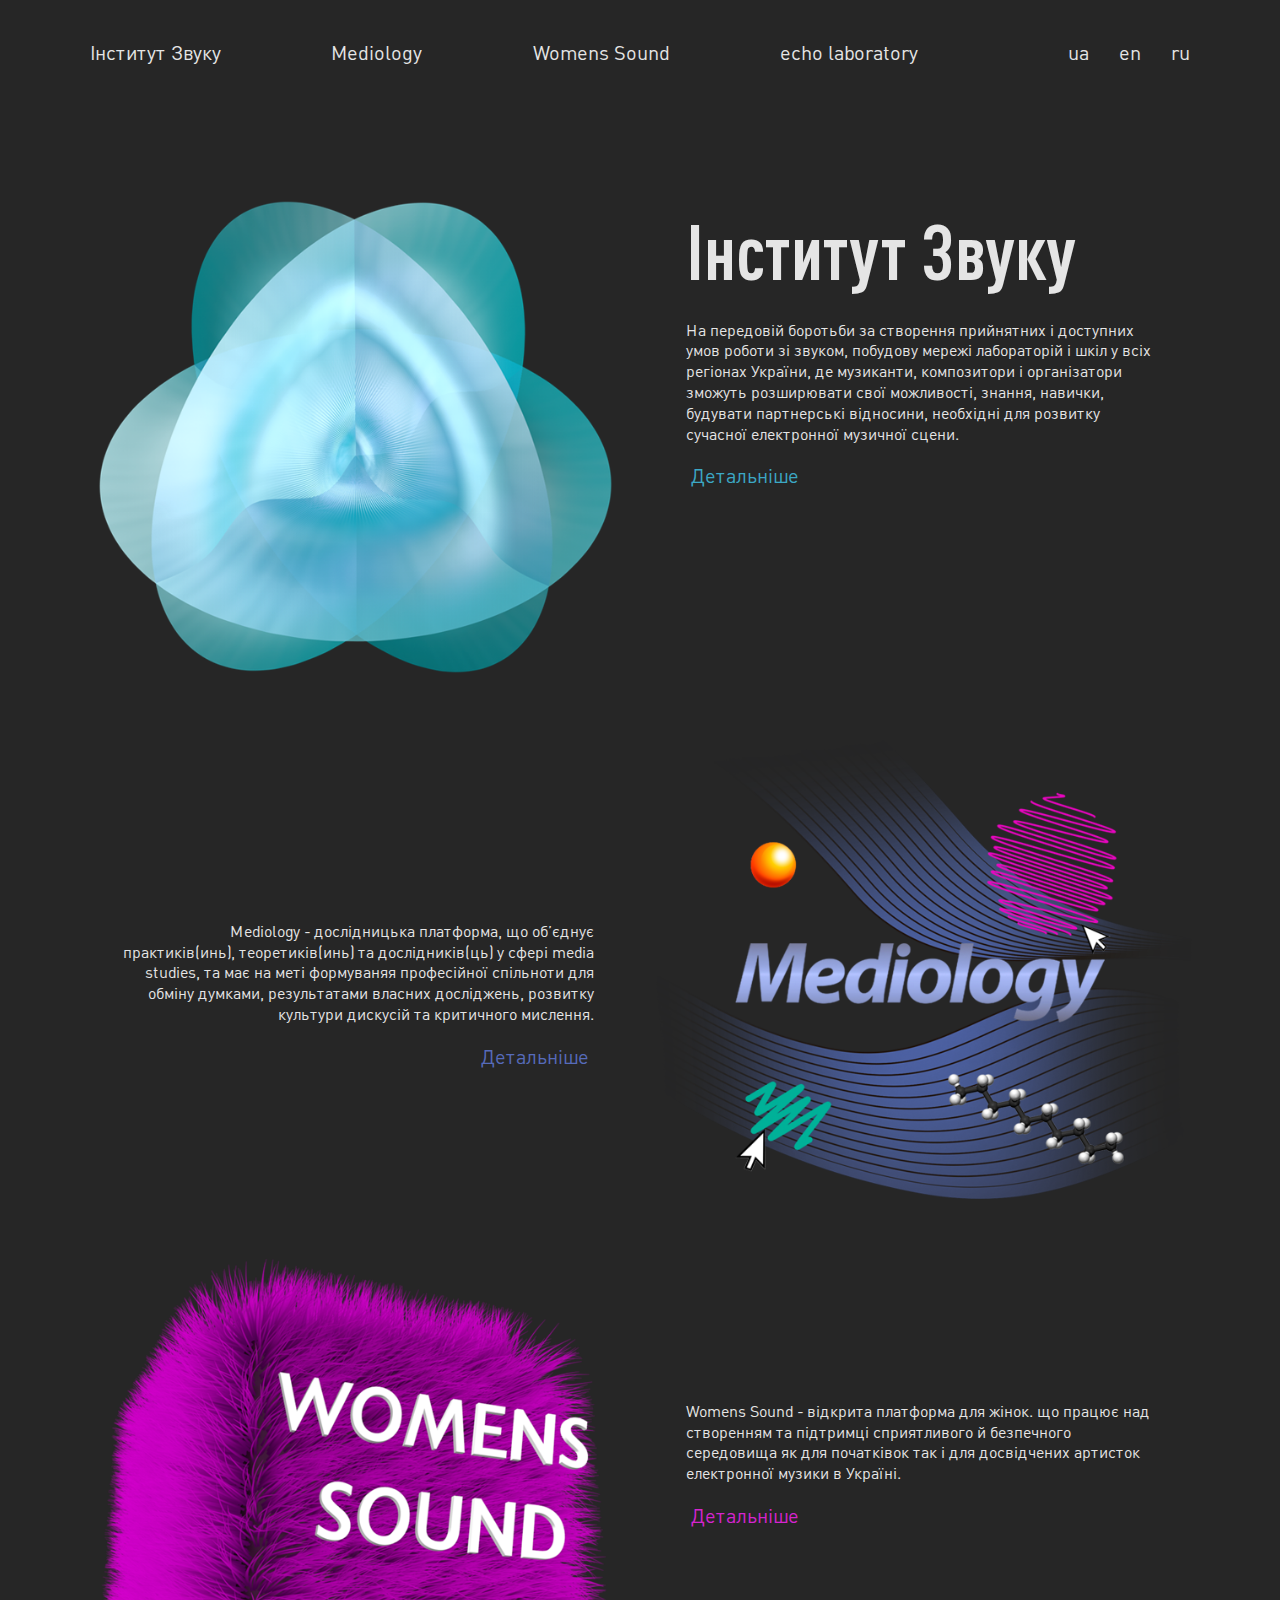
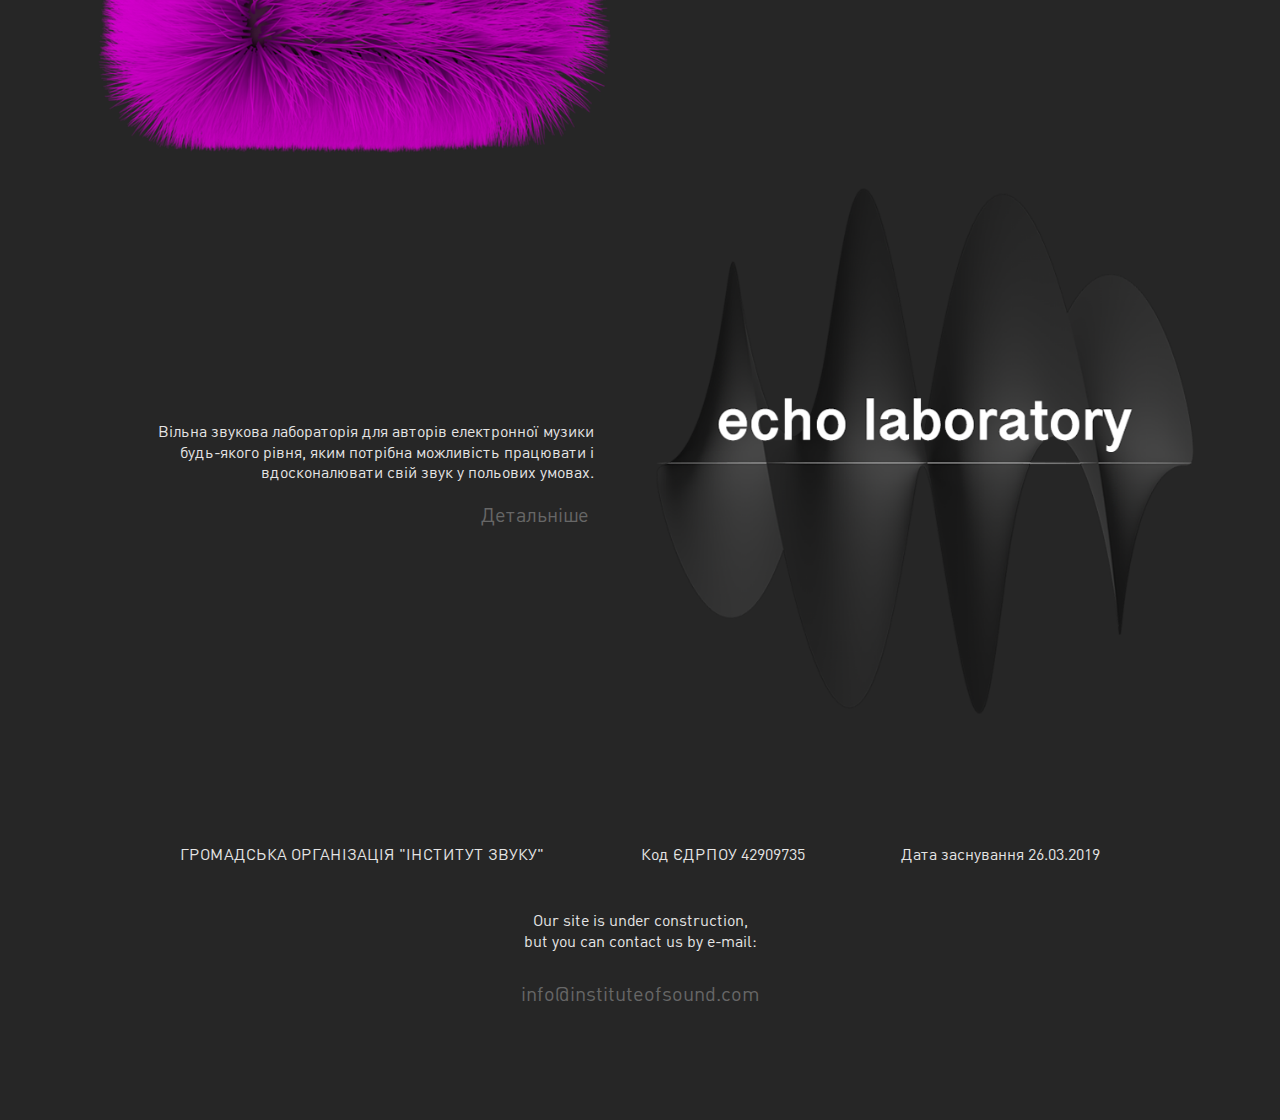
==== commit 1fd30743: "Update index.html" ====
--- a/instituteofsound/index.html
+++ b/instituteofsound/index.html
@@ -125,10 +125,12 @@
     </div>
     <div class="container">
         <div class="row">    
-            <div class="img col-sm-5 col-md-6"></div>
+            <div class="img col-sm-5 col-md-6">
+                <img src="img/echo_logo.png" alt="">
+            </div>
             <div class="descr col-sm-7 col-md-6">
                 <div class="title">
-                    <h2>echo laboratory</h2>
+                    <!-- <h2>echo laboratory</h2> -->
                 </div>
                 <div class="text">
                     Вільна звукова лабораторія для авторів
--- a/instituteofsound/css/style.min.css
+++ b/instituteofsound/css/style.min.css
@@ -1,2 +1,2 @@
-@font-face{font-family:'DIN';src:url("../fonts/DINPro.eot");src:url("../fonts/DINPro.eot?#iefix") format("embedded-opentype"),url("../fonts/DINPro.woff") format("woff"),url("../fonts/DINPro.ttf") format("truetype");font-weight:normal;font-style:normal}@font-face{font-family:'DIN';src:url("../fonts/DINPro-CondensedBold.eot");src:url("../fonts/DINPro-CondensedBold.eot?#iefix") format("embedded-opentype"),url("../fonts/DINPro-CondensedBold.woff") format("woff"),url("../fonts/DINPro-CondensedBold.ttf") format("truetype");font-weight:bold;font-style:normal}*{font-family:'DIN', sans-serif;line-height:1.3;font-size:16px}a{padding:5px;color:#e5e5e5}a:hover{background:linear-gradient(95deg, #3ca8c5 0%, #d524ce 35%, #566bba 100%);color:#e5e5e5}h2{font-weight:bold;margin:0}header{position:relative}header nav{width:100%;z-index:100;position:fixed;background-color:#262626}header nav .menu{display:-webkit-box;display:-ms-flexbox;display:flex;-webkit-box-pack:justify;-ms-flex-pack:justify;justify-content:space-between;list-style-type:none;margin:40px 0;padding:0}header nav .menu_item{text-align:center}header nav .menu_lang{display:-webkit-box;display:-ms-flexbox;display:flex;-webkit-box-pack:justify;-ms-flex-pack:justify;justify-content:space-between;list-style-type:none;margin:0}header nav .menu_lang_item{text-align:center}header nav .menu_lang_item:nth-child(2){margin:0 20px}header nav .menu_lang_link{color:#676767}body{background-color:#262626;color:#e5e5e5}.anchor div{position:relative}#institute .img{position:relative}#institute .img img{display:block}#institute a{color:#3ca8c5}#institute a:hover{color:#e5e5e5}#mediology .img img{display:block;height:100%;max-height:400px;margin:0 auto}#mediology .descr{margin:8% 0 0 0}#mediology a{color:#566bba}#mediology a:hover{color:#e5e5e5}#womens .img{background-color:#d524ce}#womens a{color:#d524ce}#womens a:hover{color:#e5e5e5}#echo .img{background-color:#676767}#echo a{color:#676767}#echo a:hover{color:#e5e5e5}section .img{height:70vh}section .descr{padding:4%;margin-bottom:10%}section .descr .text{margin-top:4%}section .descr .more{margin-top:4%}footer{padding:10% 0 4% 0}footer .data{margin-bottom:4%;display:-webkit-box;display:-ms-flexbox;display:flex;-webkit-box-orient:horizontal;-webkit-box-direction:normal;-ms-flex-direction:row;flex-direction:row;-webkit-box-pack:justify;-ms-flex-pack:justify;justify-content:space-between}footer .data_item{text-align:center}footer .message{text-align:center;display:-webkit-box;display:-ms-flexbox;display:flex;-webkit-box-orient:vertical;-webkit-box-direction:normal;-ms-flex-direction:column;flex-direction:column;-webkit-box-pack:center;-ms-flex-pack:center;justify-content:center}footer .message address{margin-top:4%}footer .message address a{color:#676767;font-size:20px}footer .message address a:hover{color:#e5e5e5}@media (max-width: 767px){a{font-size:14px}.anchor div{bottom:50px}header{height:50px}header nav{height:50px}header nav .hamburger{display:block;position:absolute;right:0;margin:16px 16px auto auto}header nav .hamburger span{display:block;height:4px;background-color:#e5e5e5;-webkit-transition:0.1s -webkit-transform;transition:0.1s -webkit-transform;transition:0.1s transform;transition:0.1s transform, 0.1s -webkit-transform;width:24px;margin-right:0}header nav .hamburger span:nth-child(2){margin:4px 0}header nav .hamburger_active span:nth-child(1){-webkit-transform:translateY(10px) rotate(45deg);transform:translateY(10px) rotate(45deg)}header nav .hamburger_active span:nth-child(2){width:0}header nav .hamburger_active span:nth-child(3){-webkit-transform:translateY(-12px) rotate(-45deg);transform:translateY(-12px) rotate(-45deg)}header nav .menu{background-color:#262626;position:fixed;top:0;left:-100%;height:50px;width:90%;margin:12px 0 0 12px;-webkit-transition:0.7s left;transition:0.7s left}header nav .menu_active{left:0%}header nav .menu_item{text-align:center}header nav .menu_link{text-align:center}header nav .menu_lang{padding:0}header nav .menu_lang_item:nth-child(2){margin:0 10px}section .img{height:50vh}#institute .img img{margin:20px;width:100%}#mediology .img img{width:130%;height:auto}#mediology .descr{margin:0}}@media (min-width: 576px){h2{font-size:45px}section:nth-child(2n-1) .img{-webkit-box-ordinal-group:3;-ms-flex-order:2;order:2}section:nth-child(2n-1) .descr{text-align:right}}@media (min-width: 768px){a{font-size:18px}h2{font-size:48px}.anchor div{bottom:102px}header{height:106px}header .hamburger{display:none}#institute .img img{margin:24px auto;height:70%}section:nth-child(2n-1) .img{-webkit-box-ordinal-group:3;-ms-flex-order:2;order:2;text-align:right}}@media (max-width: 991px){#institute .img img{max-height:360px}}@media (min-width: 992px){.anchor div{bottom:106px}#institute .img img{margin:40px auto;height:80%}h2{font-size:64px}a{font-size:20px}}@media (min-width: 1200px){h2{font-size:76px}}@media (max-width: 575px){a{font-size:20px}h2{font-size:40px}footer .data{-webkit-box-orient:vertical;-webkit-box-direction:normal;-ms-flex-direction:column;flex-direction:column}footer .data_item{font-size:12px;margin-top:2%}footer .message .text{font-size:12px}footer .message address a{font-size:16px}header nav .menu{height:100%;min-width:80%;margin:50px 0 0 0;-webkit-box-orient:vertical;-webkit-box-direction:normal;-ms-flex-direction:column;flex-direction:column;-webkit-box-pack:start;-ms-flex-pack:start;justify-content:flex-start;-webkit-transition:0.3s left;transition:0.3s left}header nav .menu_item{text-align:left}header nav .menu_item:nth-child(1){margin-top:10px}header nav .menu_link{display:block;text-align:center;padding:16px 0}header nav .menu_lang{-webkit-box-pack:center;-ms-flex-pack:center;justify-content:center;padding:0;margin-top:16%}header nav .menu_lang_item{text-align:center}header nav .menu_lang_item:nth-child(2){margin:0 30px}#institute .img img{width:auto;margin:20px auto;height:90%}#mediology .img img{width:auto;height:auto}}
+@font-face{font-family:'DIN';src:url("../fonts/DINPro.eot");src:url("../fonts/DINPro.eot?#iefix") format("embedded-opentype"),url("../fonts/DINPro.woff") format("woff"),url("../fonts/DINPro.ttf") format("truetype");font-weight:normal;font-style:normal}@font-face{font-family:'DIN';src:url("../fonts/DINPro-CondensedBold.eot");src:url("../fonts/DINPro-CondensedBold.eot?#iefix") format("embedded-opentype"),url("../fonts/DINPro-CondensedBold.woff") format("woff"),url("../fonts/DINPro-CondensedBold.ttf") format("truetype");font-weight:bold;font-style:normal}*{font-family:'DIN', sans-serif;line-height:1.3;font-size:16px}a{padding:5px;color:#e5e5e5}a:hover{background:linear-gradient(95deg, #3ca8c5 0%, #d524ce 35%, #566bba 100%);color:#e5e5e5}h2{font-weight:bold;margin:0}header{position:relative}header nav{width:100%;z-index:100;position:fixed;background-color:#262626}header nav .menu{display:-webkit-box;display:-ms-flexbox;display:flex;-webkit-box-pack:justify;-ms-flex-pack:justify;justify-content:space-between;list-style-type:none;margin:40px 0;padding:0}header nav .menu_item{text-align:center}header nav .menu_lang{display:-webkit-box;display:-ms-flexbox;display:flex;-webkit-box-pack:justify;-ms-flex-pack:justify;justify-content:space-between;list-style-type:none;margin:0}header nav .menu_lang_item{text-align:center}header nav .menu_lang_item:nth-child(2){margin:0 20px}header nav .menu_lang_link{color:#e5e5e5}body{background-color:#262626;color:#e5e5e5}.anchor div{position:relative}#institute .img{position:relative}#institute a{color:#3ca8c5}#institute a:hover{color:#e5e5e5}#mediology a{color:#566bba}#mediology a:hover{color:#e5e5e5}#womens a{color:#d524ce}#womens a:hover{color:#e5e5e5}#echo .descr{margin:0}#echo a{color:#676767}#echo a:hover{color:#e5e5e5}section .img img{position:relative;display:block;width:100%;margin:0 auto}section .descr{padding:4%;margin:0}section .descr .text{margin-top:4%}section .descr .more{margin-top:4%}footer{padding:10% 0 4% 0}footer .data{margin-bottom:4%;display:-webkit-box;display:-ms-flexbox;display:flex;-webkit-box-orient:horizontal;-webkit-box-direction:normal;-ms-flex-direction:row;flex-direction:row;-webkit-box-pack:justify;-ms-flex-pack:justify;justify-content:space-between}footer .data_item{text-align:center}footer .message{text-align:center;display:-webkit-box;display:-ms-flexbox;display:flex;-webkit-box-orient:vertical;-webkit-box-direction:normal;-ms-flex-direction:column;flex-direction:column;-webkit-box-pack:center;-ms-flex-pack:center;justify-content:center}footer .message address{margin-top:4%}footer .message address a{color:#676767;font-size:20px}footer .message address a:hover{color:#e5e5e5}@media (max-width: 767px){a{font-size:14px}.anchor div{bottom:50px}header{height:50px}header nav{height:50px}header nav .hamburger{display:block;position:absolute;right:0;margin:16px 16px auto auto}header nav .hamburger span{display:block;height:4px;background-color:#e5e5e5;-webkit-transition:0.1s -webkit-transform;transition:0.1s -webkit-transform;transition:0.1s transform;transition:0.1s transform, 0.1s -webkit-transform;width:24px;margin-right:0}header nav .hamburger span:nth-child(2){margin:4px 0}header nav .hamburger_active span:nth-child(1){-webkit-transform:translateY(10px) rotate(45deg);transform:translateY(10px) rotate(45deg)}header nav .hamburger_active span:nth-child(2){width:0}header nav .hamburger_active span:nth-child(3){-webkit-transform:translateY(-12px) rotate(-45deg);transform:translateY(-12px) rotate(-45deg)}header nav .menu{background-color:none;position:fixed;top:0;left:-100%;height:50px;width:90%;margin:12px 0 0 12px;-webkit-transition:0.7s left;transition:0.7s left}header nav .menu_active{left:0%}header nav .menu_item{text-align:center}header nav .menu_link{text-align:center}header nav .menu_lang{padding:0}header nav .menu_lang_item:nth-child(2){margin:0 10px}}@media (min-width: 576px){h2{font-size:45px}section:nth-child(2n-1) .img{-webkit-box-ordinal-group:3;-ms-flex-order:2;order:2}section:nth-child(2n-1) .descr{text-align:right}}@media (max-width: 767px) and (min-width: 576px){*{font-size:14px}#echo .descr{position:relative;bottom:-40px}}@media (min-width: 768px){a{font-size:18px}h2{font-size:48px}.anchor div{bottom:102px}header{height:106px}header .hamburger{display:none}#echo .descr{position:relative;bottom:-90px}#womens .descr{position:relative;bottom:-70px}#mediology .descr{position:relative;bottom:-40px}}@media (min-width: 992px){.anchor div{bottom:106px}h2{font-size:64px}a{font-size:20px}#echo .descr{bottom:-150px}#womens .descr{bottom:-100px}#mediology .descr{bottom:-100px}}@media (min-width: 1200px){h2{font-size:76px}#institute{margin-top:50px}#echo .descr{bottom:-180px}#womens .descr{bottom:-100px}#mediology .descr{bottom:-160px}}@media (max-width: 575px){a{font-size:20px}h2{font-size:40px}footer .data{-webkit-box-orient:vertical;-webkit-box-direction:normal;-ms-flex-direction:column;flex-direction:column}footer .data_item{font-size:12px;margin-top:2%}footer .message .text{font-size:12px}footer .message address a{font-size:16px}header nav .menu{background-color:#262626;height:100%;min-width:80%;margin:50px 0 0 0;-webkit-box-orient:vertical;-webkit-box-direction:normal;-ms-flex-direction:column;flex-direction:column;-webkit-box-pack:start;-ms-flex-pack:start;justify-content:flex-start;-webkit-transition:0.3s left;transition:0.3s left}header nav .menu_item{text-align:left}header nav .menu_item:nth-child(1){margin-top:10px}header nav .menu_link{display:block;text-align:center;padding:16px 0}header nav .menu_lang{-webkit-box-pack:center;-ms-flex-pack:center;justify-content:center;padding:0;margin-top:16%}header nav .menu_lang_item{text-align:center}header nav .menu_lang_item:nth-child(2){margin:0 30px}section{margin-top:34px}section .descr{margin:16px 10px 0 10px}#echo .descr{position:relative;bottom:130px}}
 /*# sourceMappingURL=style.min.css.map */
